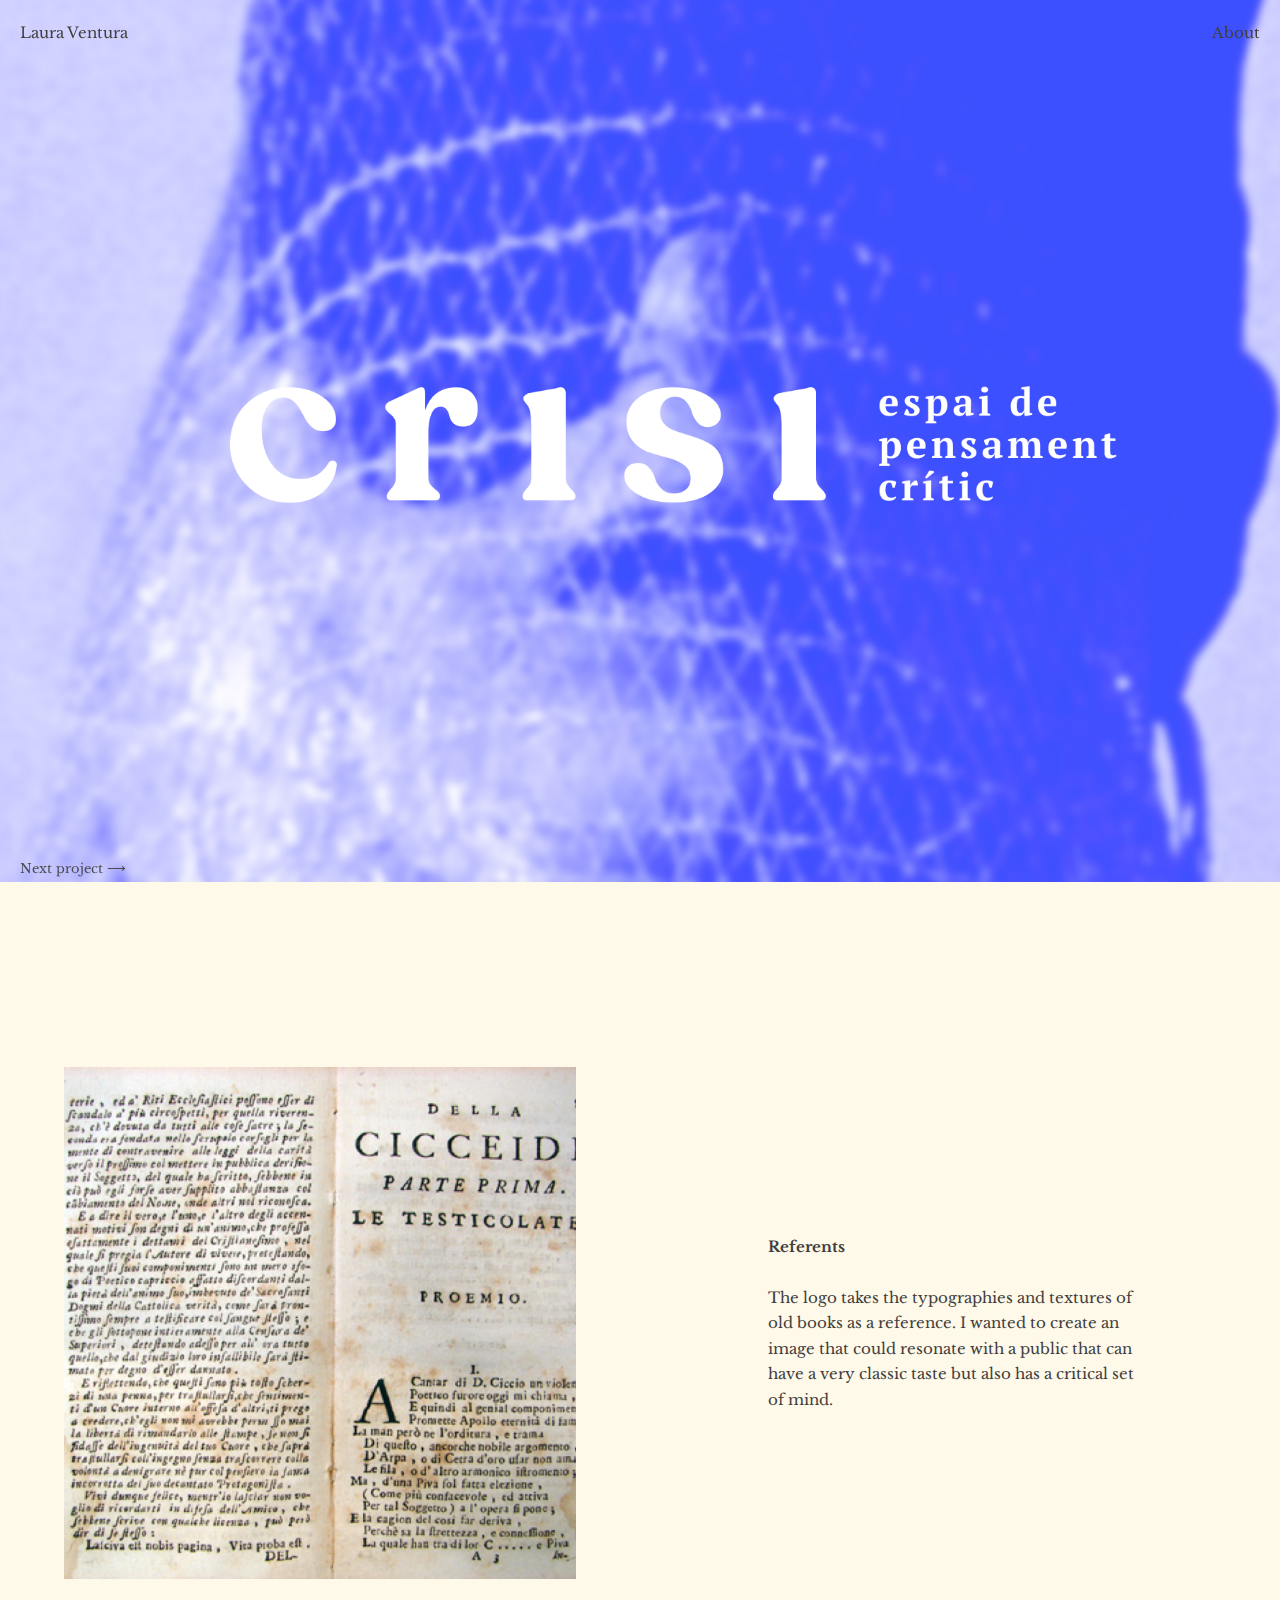
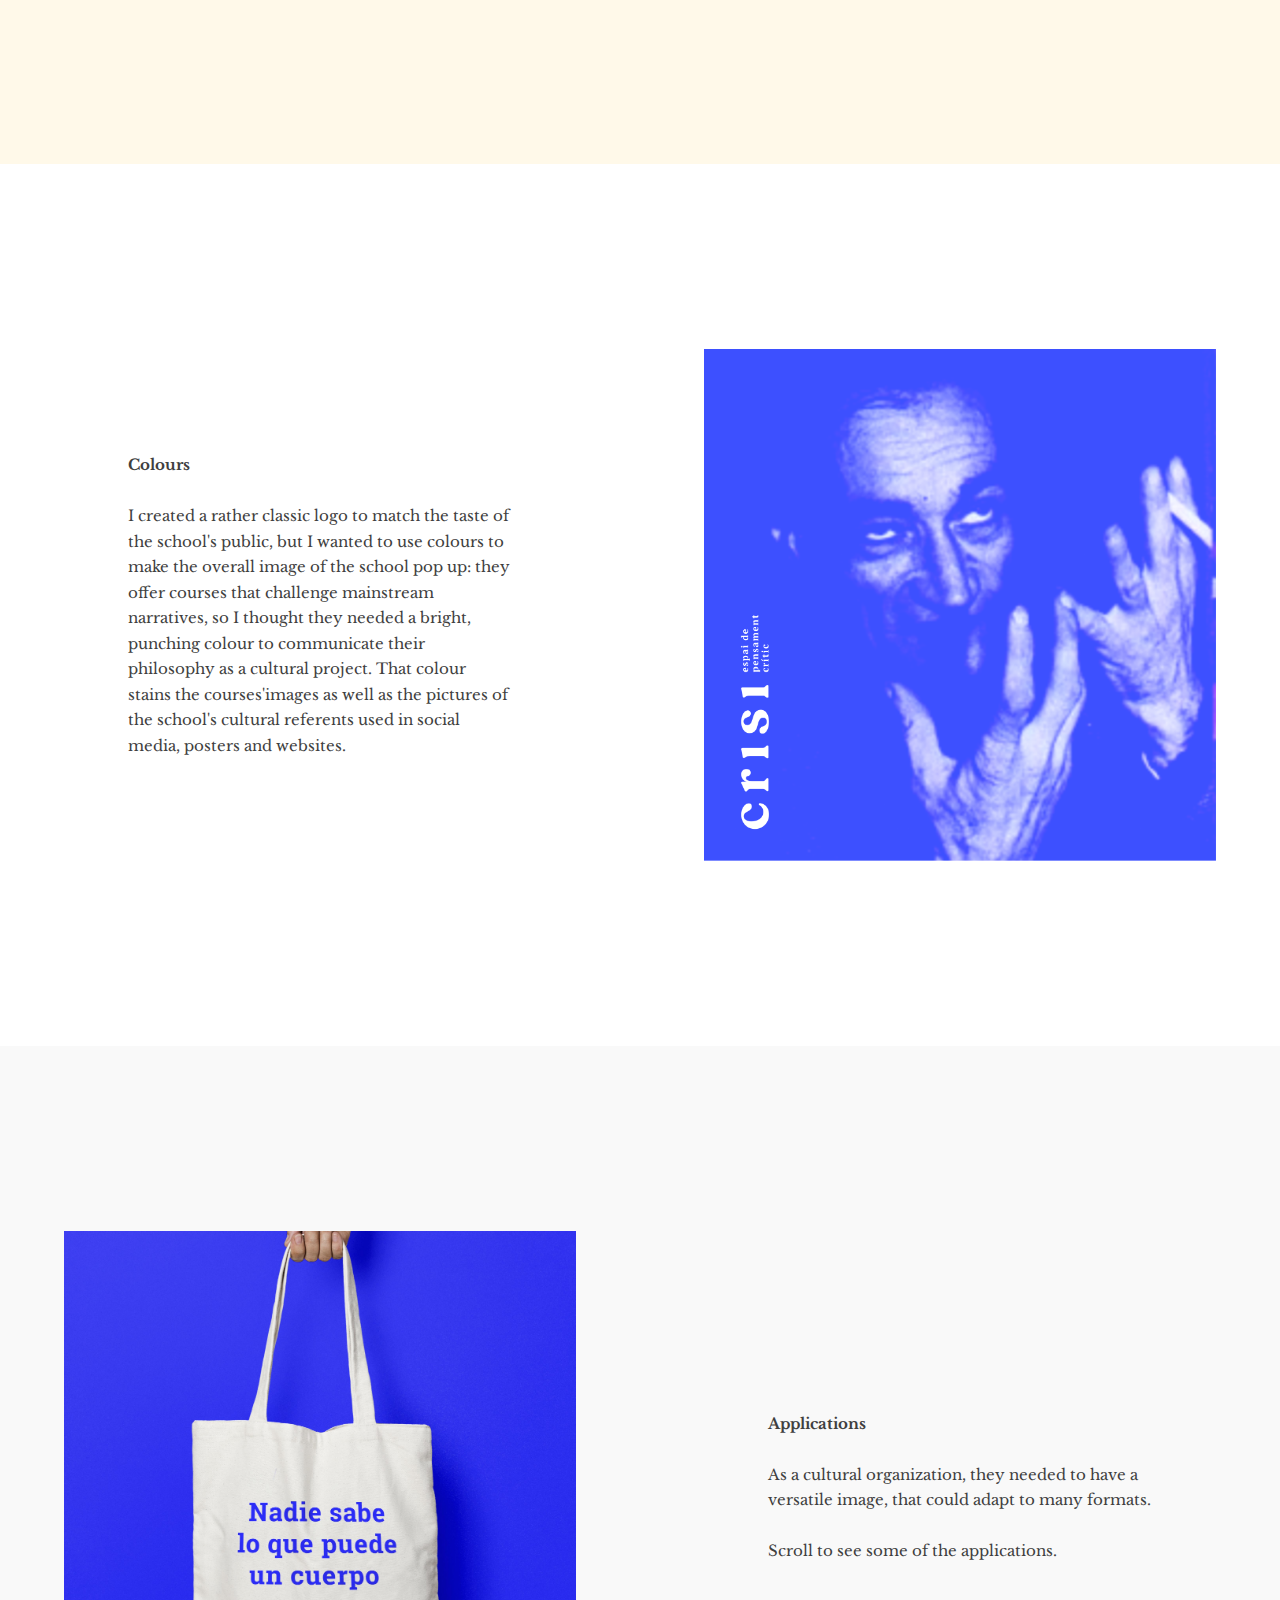
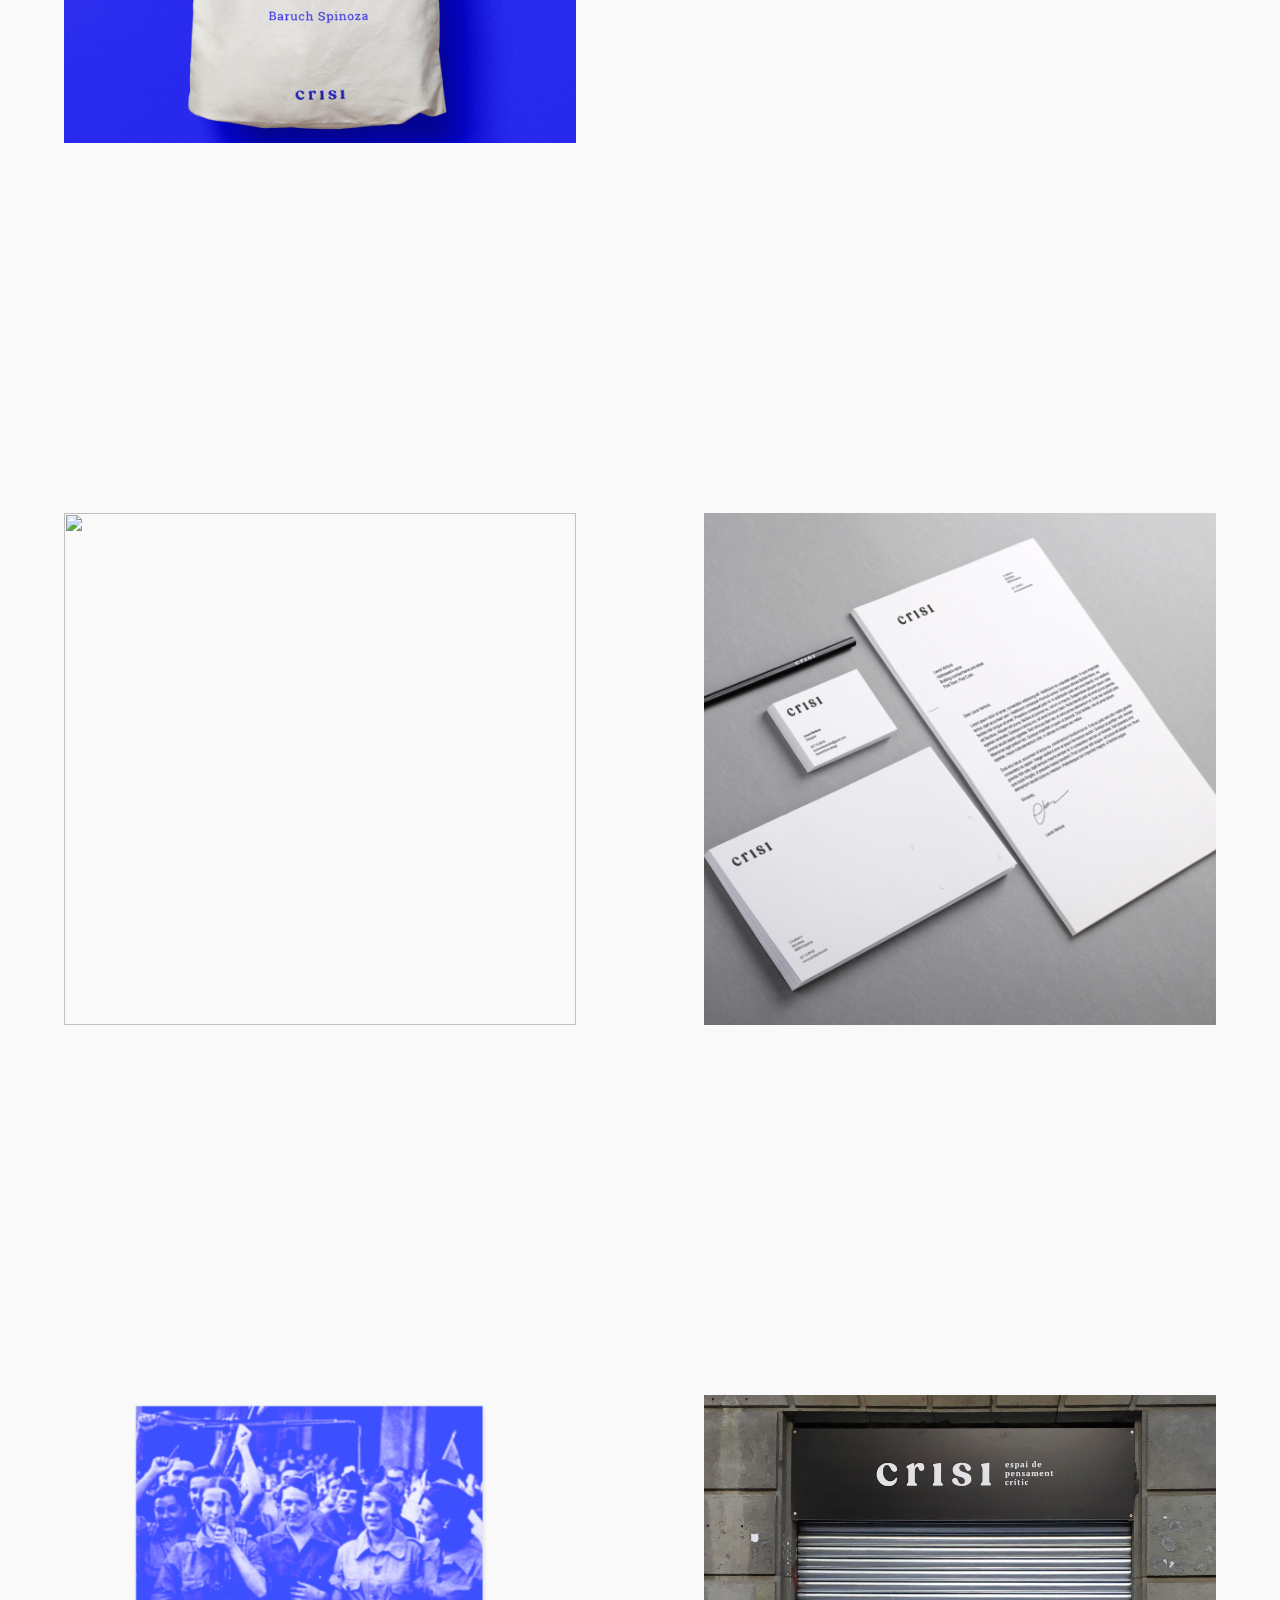
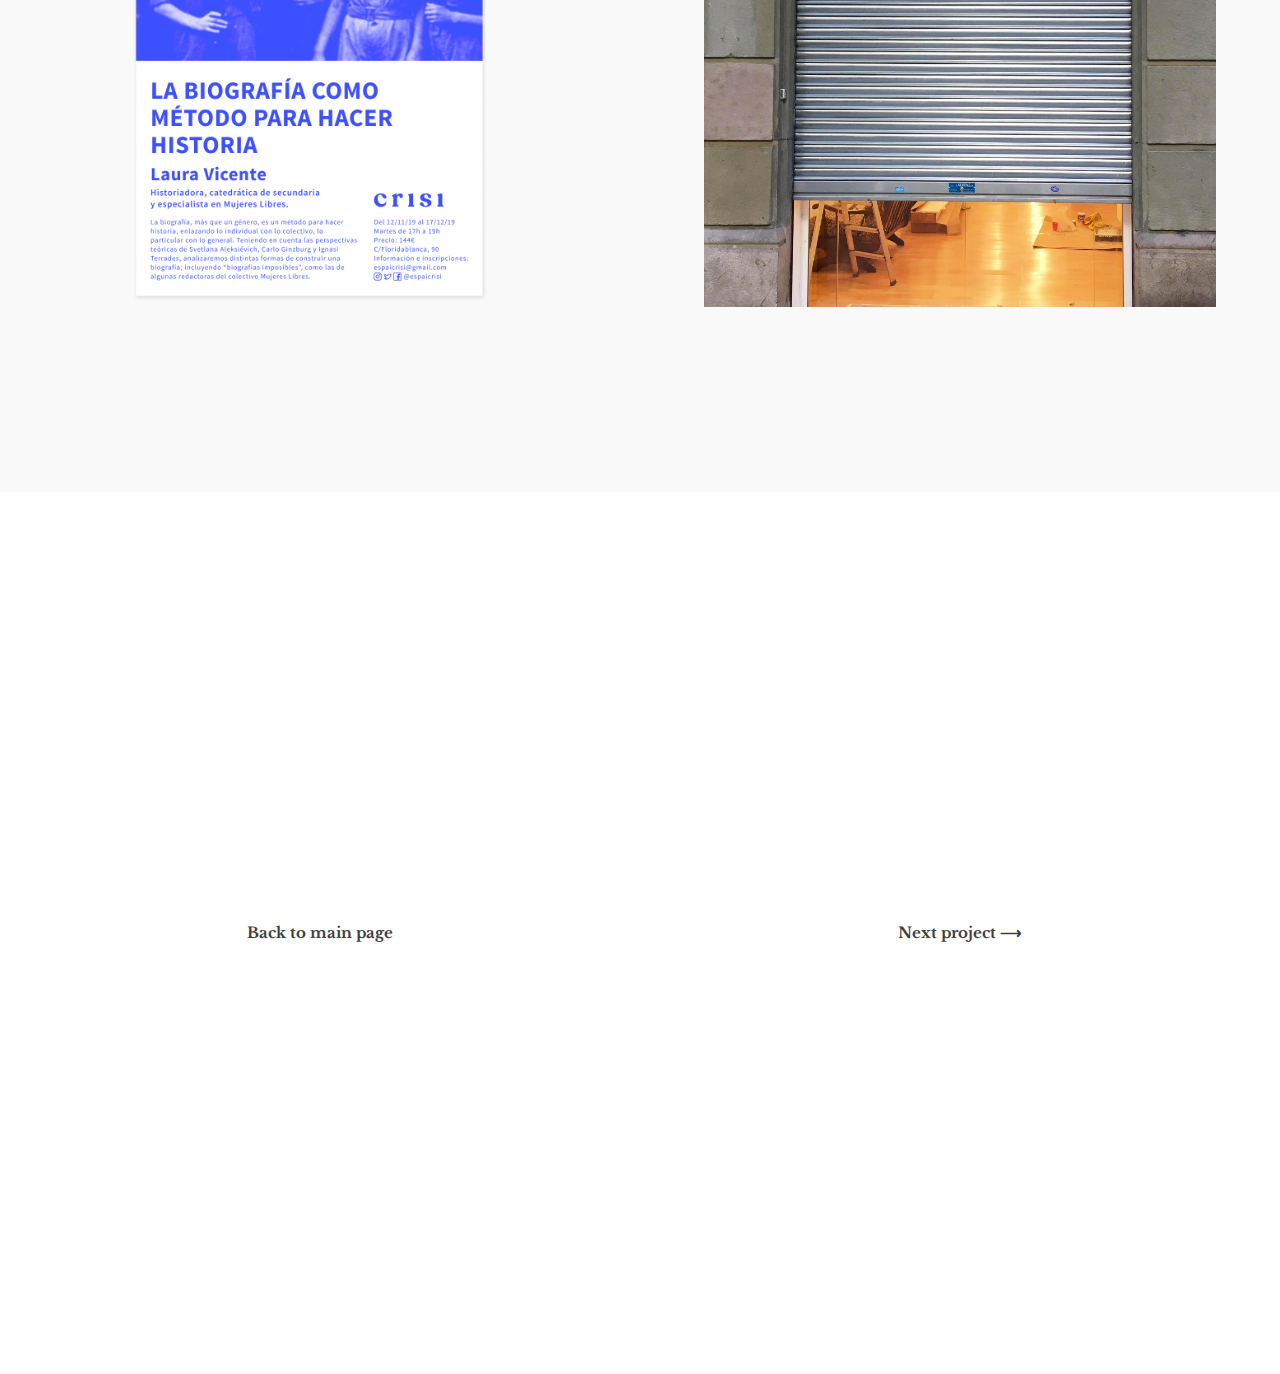
==== crisi.html @ 103c11f7 "crisi_project" ====
<html>
    <head>
        <title>Laura Ventura</title>
        <meta charset="utf-8">
        <meta name="description" content="UX/UI Designer">
        <meta name="keywords" content="ux, ui, design, ux designer, laura ventura">
        <meta name="author" content="Laura Ventura">
        <meta name="viewport" content="width=device-width, initial-scale=1.0">

        <link rel='shortcut icon' type='image/x-icon' href='./favicon.ico' />
        <link rel="stylesheet" href="css/reset.css"/> 
        <link rel="stylesheet" href="css/styles.css"/> 
        <link href="https://fonts.googleapis.com/css?family=Libre+Baskerville" rel="stylesheet">
        <link rel="stylesheet" href="https://use.fontawesome.com/releases/v5.8.2/css/all.css" integrity="sha384-oS3vJWv+0UjzBfQzYUhtDYW+Pj2yciDJxpsK1OYPAYjqT085Qq/1cq5FLXAZQ7Ay" crossorigin="anonymous">
    </head>



    <!--
Pendent arreglar: 

A: back to top al mobil:
    1. es pot canviar per nomes una fletxa?
    2. no funciona

B: menu auxiliar projectes
    revisar java per fer highlight 
    de la current section

C: scroll 
    1. smooth no va a safari
    2. fa coses rares al mbl

D: eventual canvi d'idioma 
    com colocar els dos elements


E: Linkedin!!!!!
-->

  

    <body id="wrapper">
        
        <header>
            <nav>
                <ul>
                        <li><a class="menu lv_nom" href="index.html">Laura Ventura</a></li>
                        <li><a class="menu top_dr" href="index.html#seccioabout">About</a></li>
                        <li><a class="menu bottom_dr-hidden" id="bottom_dr" href="#wrapper">Back to top &xrarr;</a></li>
                </ul>

               <ul class="menu_projecte">
                    <li id="menu-next"><a href="papua.html">Next project &#10230;</a></li>
                  <!--      <li id="menu-research"><a href="#referents">Referents</a></li>
                        <li id="menu-ixd"><a href="#colours">Colours</a></li>
                        <li id="menu-ui"><a href="#applications">Applications</a></li>
                        <li id="menu-prototip"><a href="#prototype">Prototype</a></li>   -->
                </ul>
            </nav>
        </header>

        <main>
            <!--about-->
            <section class="seccio" id="portada">
                <div class="bloc blau foto">
                    <div class="img_portada crisi">
                        <!-- <div class="aspect-ratio-wide">
                            <img src="img/mimuportada.png" />
                        </div> -->
                    </div>


                <!-- activat nomes per mbl -->
                <a class="next" href="#prototip">&#8609;</a>

                </div>
            </section>


            <!--prototype-->
            <section class="seccio">
                <div class="bloc groclar foto">
                    <div class="imatge">
                        <div class="aspect-ratio-square">
                            <img src="img/crisi_referent.png"/>
                        </div>
                    </div>
                </div>

                <div class="bloc groclar">
                    <div class="text paragraf">
                        <h2>Referents<br><br></h2>
                        <p>The logo takes the typographies 
                            and textures of old books as a reference.
                            I wanted to create an image that could 
                            resonate with a public that can have a 
                            very classic taste but also has a 
                            critical set of mind.

                        </p>
                        
                    </div>
                    <!-- activat nomes per mbl -->
                    <a class="next" href="#referents">&#8609;</a>
                </div>  
            </section>  


            <!--research-->
            <div class="seccioMenu" data-id_item_menu="menu-research">
            <section class="seccio" id="research">

                <div class="bloc blanc">
                    <div class="text paragraf">
                        <h2>Colours<br><br></h2>
                        <p>I created a rather classic logo to match
                            the taste of the school's public, but I 
                            wanted to use colours to make the overall 
                            image of the school pop up: they offer 
                            courses that challenge mainstream narratives,
                            so I thought they needed a bright, punching colour 
                            to communicate their philosophy as a cultural project.
                            That colour stains the courses'images 
                            as well as the pictures of the school's cultural 
                            referents used in social media, posters and websites.
                        
                        </p>

                        
                    </div>
                    <!-- activat nomes per mbl -->
                    <a class="next" href="#colours">&#8609;</a>
                </div>  
                <div class="bloc blanc foto">
                    <div class="imatge">
                        <div class="aspect-ratio-square">
                            <img src="img/crisi_colours.png"/>
                        </div>
                    </div>
                </div>
            </section>             

            <!--Persona-->
            <section class="seccio">
                <div class="bloc gris foto">
                    <div class="imatge">
                        <div class="aspect-ratio-square">
                            <img src="img/crisi_tote.jpg"/>
                        </div>
                    </div>
                </div>
                <div class="bloc gris">
                        <div class="text paragraf">
                            <h2>Applications<br><br></h2>
                            <p>As a cultural organization, they needed 
                                to have a versatile image, that could 
                                adapt to many formats. <br><br>
                                Scroll to see some of the applications. 
                        </div>
                    <!-- activat nomes per mbl -->
                    <a class="next" href="#applications">&#8609;</a>
                </div>
            </section> 


            <!--MVP-->
            <section class="seccio">
                
                <div class="bloc gris">
                    <div class="imatge">
                        
                        <div class="aspect-ratio-square">
                            <img src="img/newsletter.gif"/>
                        </div>
                    </div>
                </div>
                <div class="bloc gris">
                        <div class="imatge">
                            
                            <div class="aspect-ratio-square">
                                <img src="img/crisi_docs.png"/>
                            </div>
                        </div>
                    </div>
            </section> 
        </div> <!-- acaba research -->





            <!--ixd-->
            <section class="seccio" id="ixd">
                
                    <div class="bloc gris foto">
                        <div class="imatge">
                            <div class="aspect-ratio-square">
                                <img src="img/crisi_cartell.png"  class="seccioMenu" data-id_item_menu="menu-ixd"/>
                            </div>
                        </div>
                    </div>
                    <div class="bloc gris foto">
                            <div class="imatge">
                                <div class="aspect-ratio-square">
                                    <img src="img/porta.jpg"  class="seccioMenu" data-id_item_menu="menu-ixd"/>
                                </div>
                            </div>
                        </div>
                  
                </section> 

           
    

            <!--Next/previous project-->
            <section class="seccio" id="links">
                    <div class="bloc blanc">
                            <div class="text">
                                <a href="index.html"><h2>Back to main page</h2></a>              
                            </div>
                        </div>
                    <div class="bloc blanc">
                        <div class="text">
                                <a href="papua.html"><h2>Next project &#10230;</h2></a>                   
                        </div>
                    </div>

                </section> 
            
            
        </main>





        <script
  src="https://code.jquery.com/jquery-3.4.0.js"
  integrity="sha256-DYZMCC8HTC+QDr5QNaIcfR7VSPtcISykd+6eSmBW5qo="
  crossorigin="anonymous"></script>
  <script type="text/javascript" src="./js/script.js"></script>
    </body>
    
    
</html>
---- css/styles.css ----
html{
    width: 100%;
    scroll-behavior: smooth;
}

body{
    font-family: 'Libre Baskerville', serif;
    /*font-family: 'Roboto', sans-serif;*/

    width: 100%;
    height: 100%;
    color: #3F3F3F;
    line-height: 1.7;
    font-size: 15px;

    /*iman scroll*/
    
    /* scroll-snap-type: y mandatory;
    height: 100vh;
    overflow: auto;  
    scroll-snap-type: y mandatory; 
    -ms-scroll-snap-type: mandatory; 
    -webkit-scroll-snap-type: mandatory; 
    -webkit-scroll-snap-destination: 0% 0%;  
    -webkit-overflow-scrolling: touch; 
    scroll-snap-points-x: initial;
    -ms-scroll-snap-points-x: initial;
    scroll-snap-points-y: repeat(100%);
    -ms-scroll-snap-points-y: repeat(100%); */
    

}

/* nav */

.menu{
    position: fixed;
    z-index: 2;
}

.menu_projecte{
    position: fixed;
    z-index: 2;
    bottom: 20px;
    left: 20px;  
    font-size: 13px;
    opacity: 0.9;
}

.menu.lv_nom_about{
    font-size: 13px;
}


.menu_projecte>li:hover{
    text-decoration-line: underline;
}

.menu_projecte>li.active{
    text-decoration: underline;
    font-weight: bolder;
}

a{
    color: #3F3F3F;
    text-decoration: none;
}

a:visited { 
    color: #3F3F3F;
}



.activat{
    text-decoration-line: underline;
    background: #0D4AFB;
}


.lv_nom{
    top: 20px;
    left: 20px;
}


.lv_nom_about{
    top: 45px;
    left: 20px;
    font-size: 13px;
}

.top_dr{
    top: 20px;
    right: 20px;
}

#bottom_dr{
    transform: rotate(-90deg);
    bottom: 70px;
    right: -30px;
    opacity: 1;
    transition: all 0.5s ease-in-out;

}

.bottom_dr-hidden{
    transition: all 1s ease-in-out;
    opacity: 0 !important;
    /*right: -70px !important;*/
}



/* seccions */

.seccio{
    width: 100%;
    height: 98vh;
    display: flex;
    align-items: stretch;

    /*iman scroll ACTIVAR QUAN TINGUI SUPORT*/
    flex-shrink: 0;  
    scroll-snap-align: start; 
    /*scroll-snap-coordinate: 0% 0%; /* older (Firefox/IE) */  
    -webkit-scroll-snap-coordinate: 0% 0%; /* older (Safari) */ 
}


.bloc{
    margin: 0%;
    display: flex;
    justify-content: center;
    align-items: center;
    flex-wrap: wrap;
    flex: 1;
    /*width:960px;*/
}

.next{
    display: none;
    padding: 20px;
    /* transform: rotate(90deg); */
    position: absolute;
    bottom: 1%;
}



/* imatges */

.img_portada.mimu{
    width:100%;
    height: 98vh;
    background-image: url(../img/mimuportada.jpg);
    background-position: center; 
    background-repeat: no-repeat; 
    background-size: cover;
}


.img_portada.jiminy{
    width:100%;
    height: 98vh;
    background-image: url(../img/jiminy.png);
    background-position: center; 
    background-repeat: no-repeat; 
    background-size: cover;
}

.img_portada.crisi{
    width:100%;
    height: 98vh;
    background-image: url(../img/crisi_cover.jpg);
    background-position: center; 
    background-repeat: no-repeat; 
    background-size: cover;
}

.imatge{
    width: 80%;
}

.imatge.waving{
    width: 70%;
}




/* textos */

h2{
    font-weight: bold;
}

.text.paragraf{
    padding: 20%;
}

.text.about{
    padding: 20% 20% 20% 20%;
}

.boto{
    background-color: transparent;
    border-color: #3F3F3F;
    border-radius: 20px;
    height: 40px;
    width: 60%;
    font-size: inherit;
    font-family: 'Libre Baskerville', serif;
    color: #3F3F3F;
    
}

.boto.hovergroc:hover {
    color: #ffffff !important;
    background: #f6b93b;
    border-color: #f6b93b !important;
    transition: all 0.4s ease 0s;
}

.boto.hoververmell:hover {
    color: #ffffff !important;
    background: #F78079;
    border-color: #F78079 !important;
    transition: all 0.4s ease 0s;
}

.boto.hoverlila:hover {
    color: #ffffff !important;
    background: #827fe8;
    border-color: #827fe8 !important;
    transition: all 0.4s ease 0s;
}

.boto.hoverblau:hover {
    color: #ffffff !important;
    background: #0D4AFB;
    border-color: #0D4AFB !important;
    transition: all 0.4s ease 0s;
}

/* .fa .fab{
    margin-right: 40px; 
}  */

/* colors */
.blau{
    background-color: #2A74FF;
}

.blauabout{
    background-color: #30EFEC;
}

.gris{
    background-color: #F9F9F9;
}

.blauclar{
    background-color: rgb(189, 205, 255);
}

.blausuperclar{
    background-color: rgb(230, 246, 255);
}

.blaugriset{
    background-color: #F9F9F9;
}

.blaujourney{
    background-color: #699DFF;
}

.blaumvp{
    background-color: #CADCFF;
}

.blauflow{
    background-color: #F8FAFF;
}

.blaugrisfosc{
    background-color: #607191;
}

.blanc{
    background-color: #ffffff;
} 

.fons_mindmap{
    background-color: #FBFBFB;
}

.turquesa{
    background-color: #8ADEBF;
} 

.turquesa2{
    background-color: #8BFFD7;
}

.vermell{
    background-color: #F78079;
}

.vermellclar{
    background-color: rgb(255, 231, 230);
}

.vermelltaronja{
    background-color: #FFE1D3;
    /*background-color: #FF5000;*/
}

.vermelltaronjafosc{
    background-color: rgb(248, 144, 99);
}

.carn{
    background-color: rgb(252, 241, 236);
}

.groc{
    background-color: rgb(255, 213, 97);
}

.groclar{
    background-color: rgb(255, 249, 233);
}

.grocpersonamimu{
    background-color: #FFF6AE;
}

.taronja{
    background-color: #FFC677;
}

.lila{
    background-color: #095AF5;
}

.lilapapua{
    background-color: #776EFF
}

.lilaclar{
    background-color: rgb(255, 254, 200);
}

.negre{
    background-color: #3A3A3A;
}








/*@media (max-width: 768px) {*/
@media (max-width: 768px) {

    body{
        font-size: 11px;
    }
    
    .seccio {
        display: flex;
        flex-direction: column-reverse;  
        height: 100vh;
    }

    .img_portada.mimu{
        background-image: url(../img/mimuportada_responsive.png);
    }

    .menu_projecte{
        display: none;
    }

    .menu.lv_nom_about{
        font-size: 10px;
    }
    
    #bottom_dr{
        display: none;
    }

    .bloc{
        height: 50vh;
        position: relative;
    }
    
    .next{
        display: block;
        padding: 20px;
        /* transform: rotate(90deg); */
        position: absolute;
        bottom: 1%;
    }


    .bloc.foto{
        order: 1;
    }

    .imatge{
        max-width: 45vh;
    }
        
    #bottom_dr{
        display: none;
    }

    .text.paragraf{
        padding: 10%;
    }



}

/* ASPECT RATIO IMG UTILS */

[class*='ratio-'] {
    display: block;
    position: relative;
}

[class*='ratio-'] > * {
    display: block;
    width: 100%;
    height: 100%;
    position: absolute;
    top: 0;
    left: 0;

    object-fit: cover;
}

.aspect-ratio-wide {
    padding-top: 56.25%;
}

.aspect-ratio-square {
    padding-top: 100%;
}
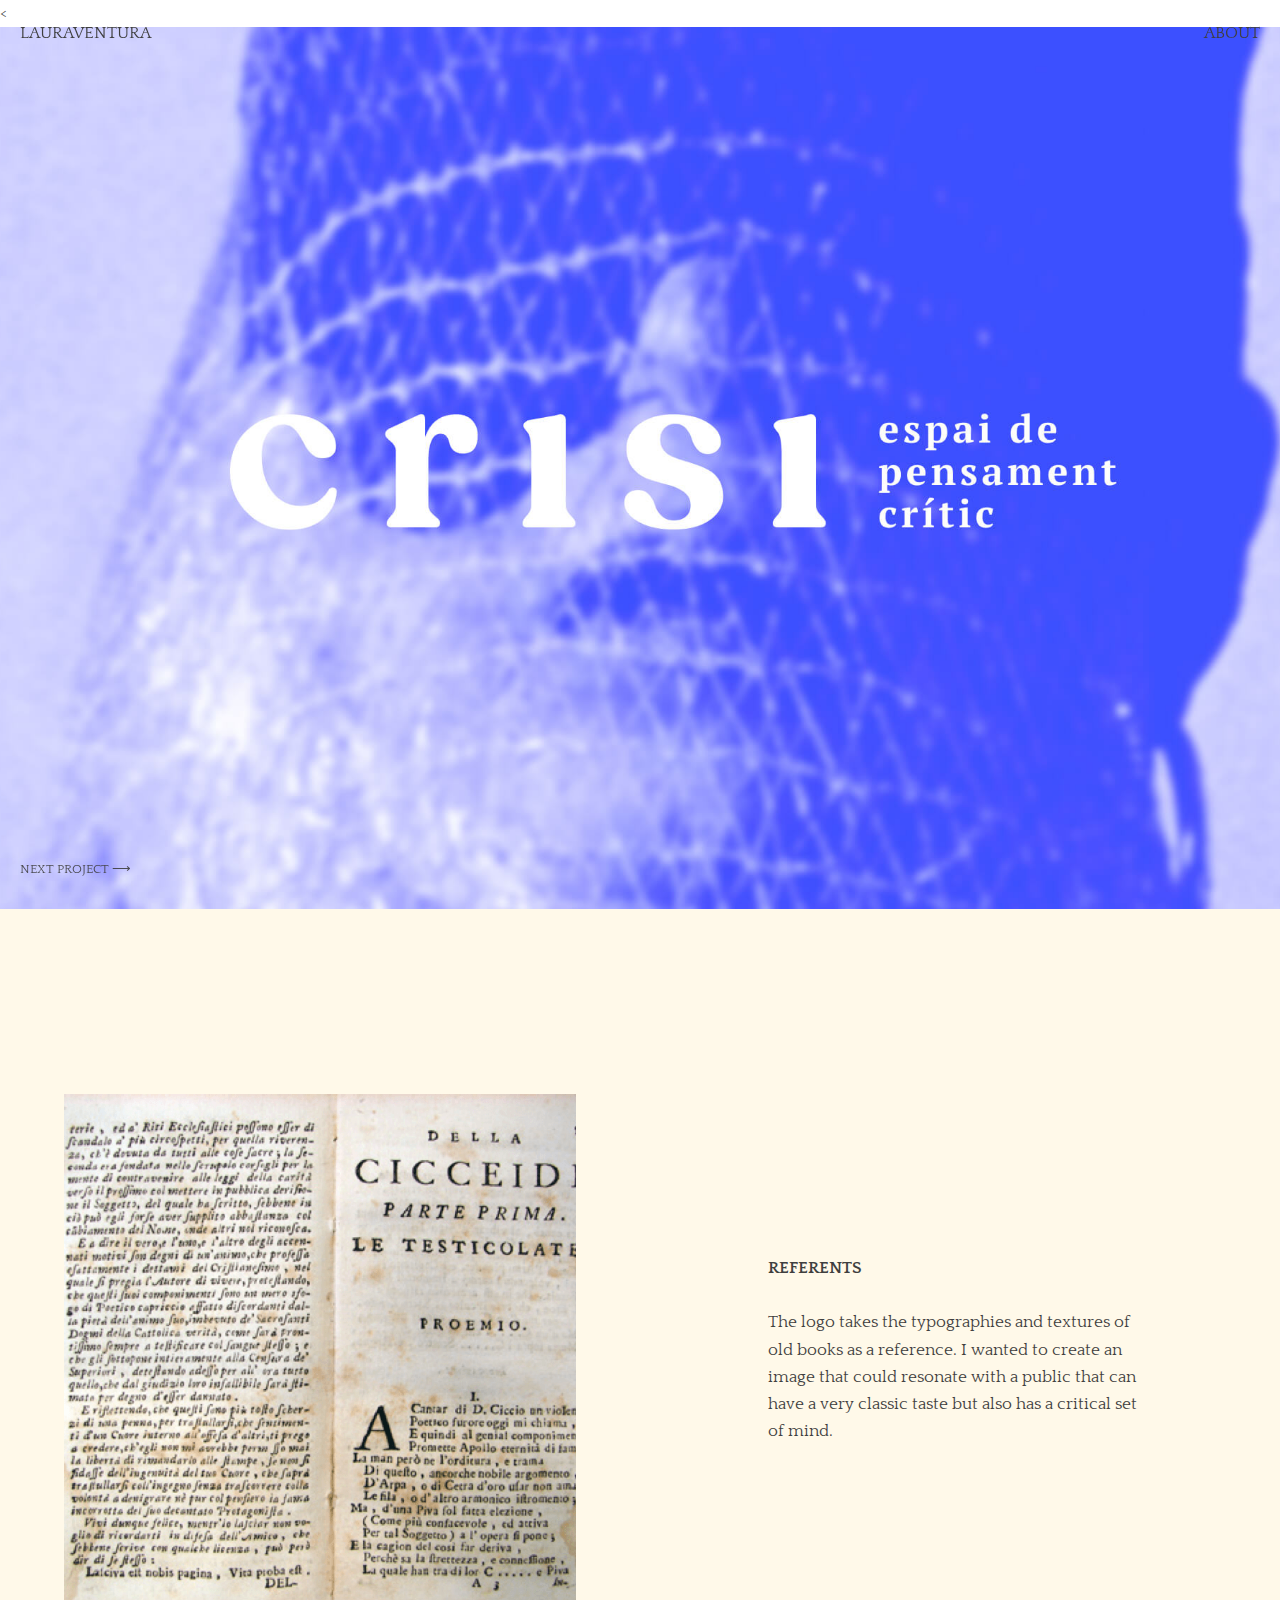
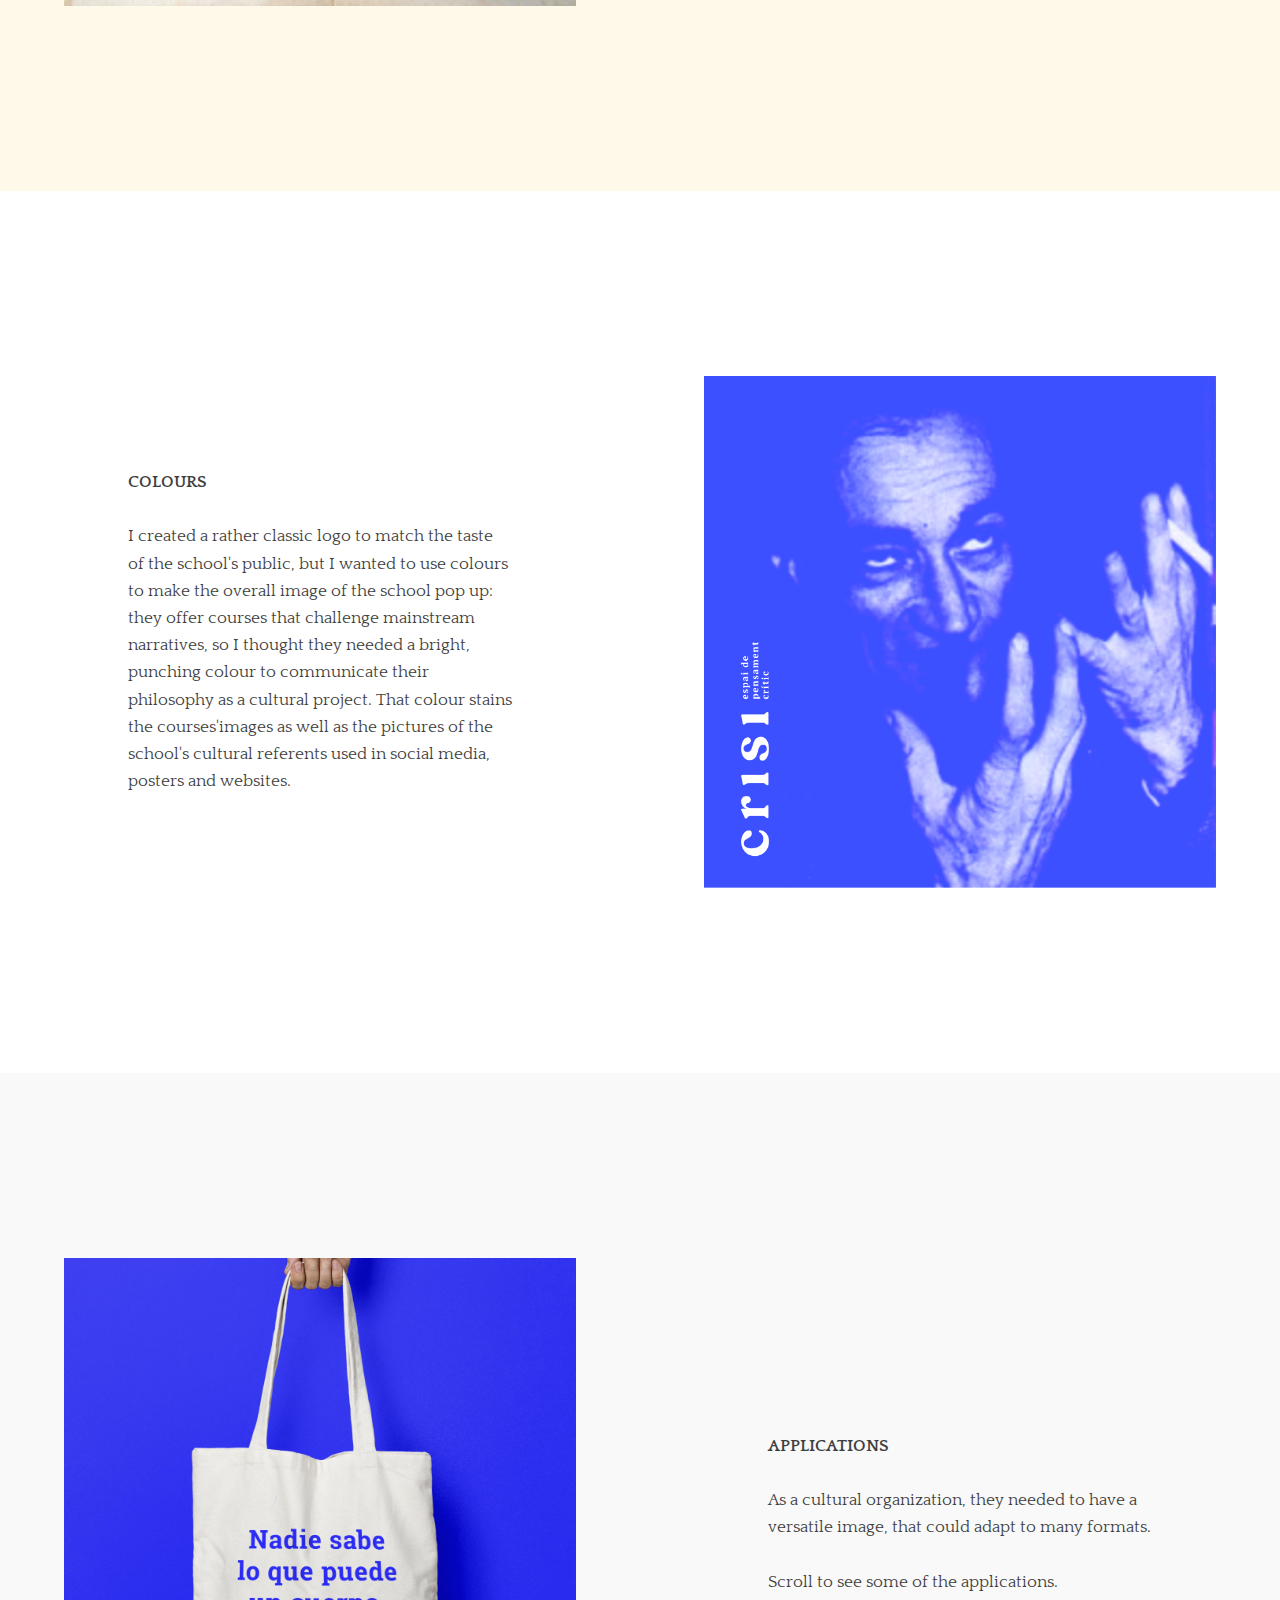
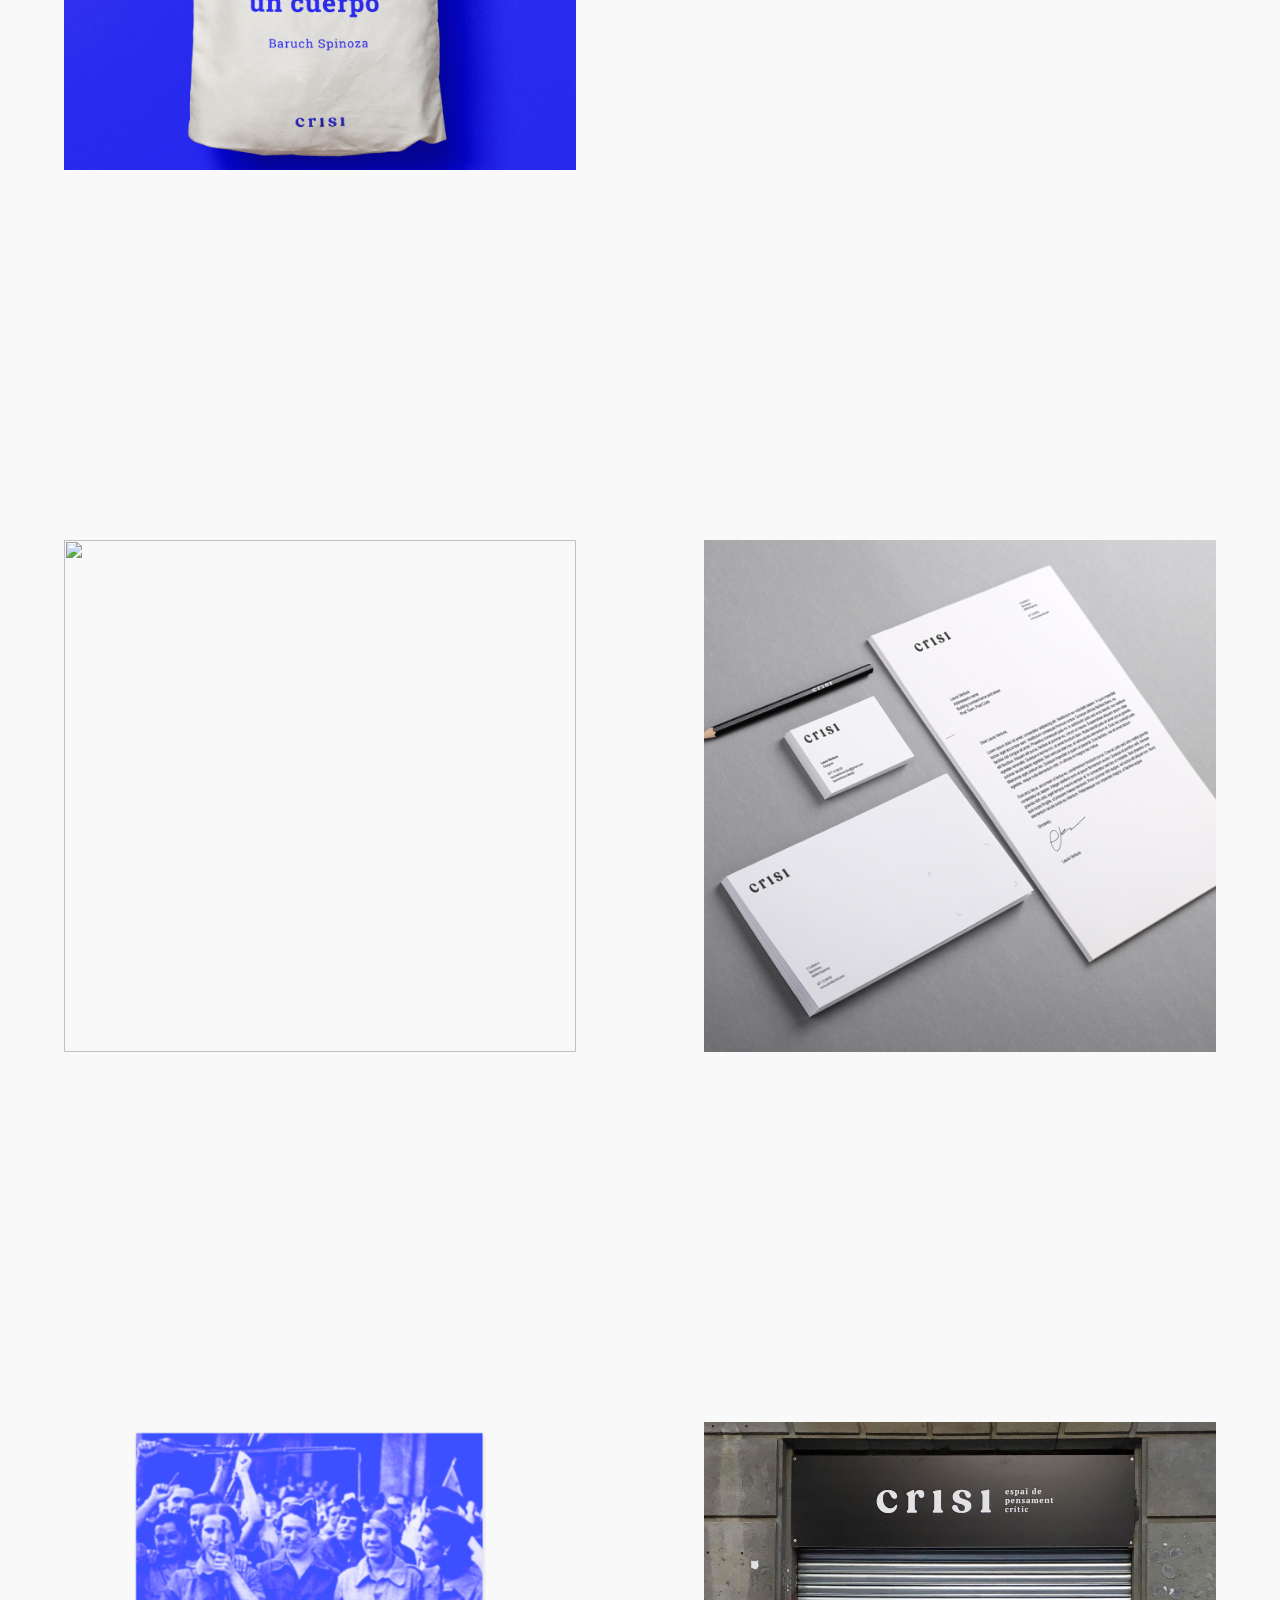
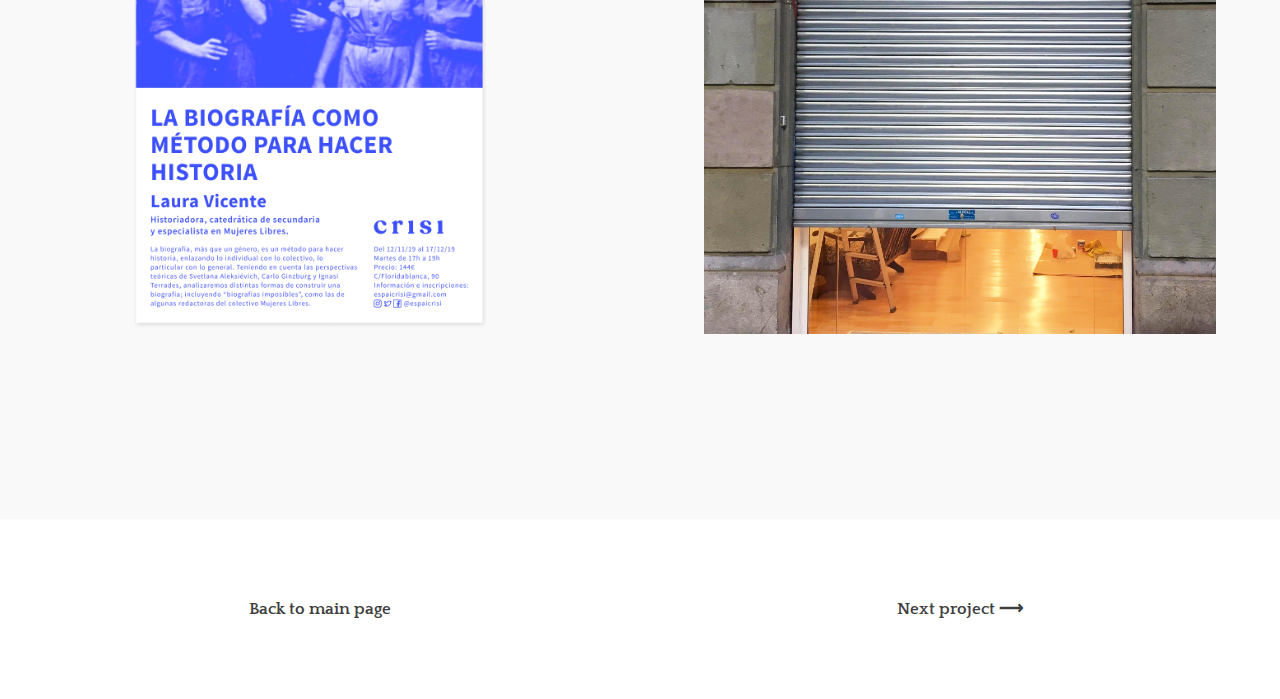
==== commit 69e6ed0d: "tipo_nova" ====
--- a/crisi.html
+++ b/crisi.html
@@ -10,7 +10,7 @@
         <link rel='shortcut icon' type='image/x-icon' href='./favicon.ico' />
         <link rel="stylesheet" href="css/reset.css"/> 
         <link rel="stylesheet" href="css/styles.css"/> 
-        <link href="https://fonts.googleapis.com/css?family=Libre+Baskerville" rel="stylesheet">
+        <<link href="https://fonts.googleapis.com/css2?family=Quattrocento:wght@400;700&display=swap" rel="stylesheet">
         <link rel="stylesheet" href="https://use.fontawesome.com/releases/v5.8.2/css/all.css" integrity="sha384-oS3vJWv+0UjzBfQzYUhtDYW+Pj2yciDJxpsK1OYPAYjqT085Qq/1cq5FLXAZQ7Ay" crossorigin="anonymous">
     </head>
 
@@ -45,13 +45,13 @@
         <header>
             <nav>
                 <ul>
-                        <li><a class="menu lv_nom" href="index.html">Laura Ventura</a></li>
-                        <li><a class="menu top_dr" href="index.html#seccioabout">About</a></li>
-                        <li><a class="menu bottom_dr-hidden" id="bottom_dr" href="#wrapper">Back to top &xrarr;</a></li>
+                        <li><a class="menu lv_nom" href="index.html">LAURAVENTURA</a></li>
+                        <li><a class="menu top_dr" href="index.html#seccioabout">ABOUT</a></li>
+                        <li><a class="menu bottom_dr-hidden" id="bottom_dr" href="#wrapper">BACK TO TOP &xrarr;</a></li>
                 </ul>
 
                <ul class="menu_projecte">
-                    <li id="menu-next"><a href="papua.html">Next project &#10230;</a></li>
+                    <li id="menu-next"><a href="papua.html">NEXT PROJECT &#10230;</a></li>
                   <!--      <li id="menu-research"><a href="#referents">Referents</a></li>
                         <li id="menu-ixd"><a href="#colours">Colours</a></li>
                         <li id="menu-ui"><a href="#applications">Applications</a></li>
@@ -90,7 +90,7 @@
 
                 <div class="bloc groclar">
                     <div class="text paragraf">
-                        <h2>Referents<br><br></h2>
+                        <h2>REFERENTS<br><br></h2>
                         <p>The logo takes the typographies 
                             and textures of old books as a reference.
                             I wanted to create an image that could 
@@ -113,7 +113,7 @@
 
                 <div class="bloc blanc">
                     <div class="text paragraf">
-                        <h2>Colours<br><br></h2>
+                        <h2>COLOURS<br><br></h2>
                         <p>I created a rather classic logo to match
                             the taste of the school's public, but I 
                             wanted to use colours to make the overall 
@@ -152,7 +152,7 @@
                 </div>
                 <div class="bloc gris">
                         <div class="text paragraf">
-                            <h2>Applications<br><br></h2>
+                            <h2>APPLICATIONS<br><br></h2>
                             <p>As a cultural organization, they needed 
                                 to have a versatile image, that could 
                                 adapt to many formats. <br><br>
--- a/css/styles.css
+++ b/css/styles.css
@@ -5,14 +5,15 @@
 }
 
 body{
-    font-family: 'Libre Baskerville', serif;
-    /*font-family: 'Roboto', sans-serif;*/
+    font-family: 'Quattrocento', serif;
+    /*font-family: 'Libre Baskerville', serif;
+    font-family: 'Roboto', sans-serif;*/
 
     width: 100%;
     height: 100%;
     color: #3F3F3F;
-    line-height: 1.7;
-    font-size: 15px;
+    line-height: 1.6;
+    font-size: 17px;
 
     /*iman scroll*/
     
@@ -112,6 +113,10 @@
 }
 
 
+#links{
+    height: 20vh;
+}
+
 
 /* seccions */
 
@@ -211,7 +216,7 @@
     height: 40px;
     width: 60%;
     font-size: inherit;
-    font-family: 'Libre Baskerville', serif;
+    font-family: 'Quattrocento', serif;
     color: #3F3F3F;
     
 }
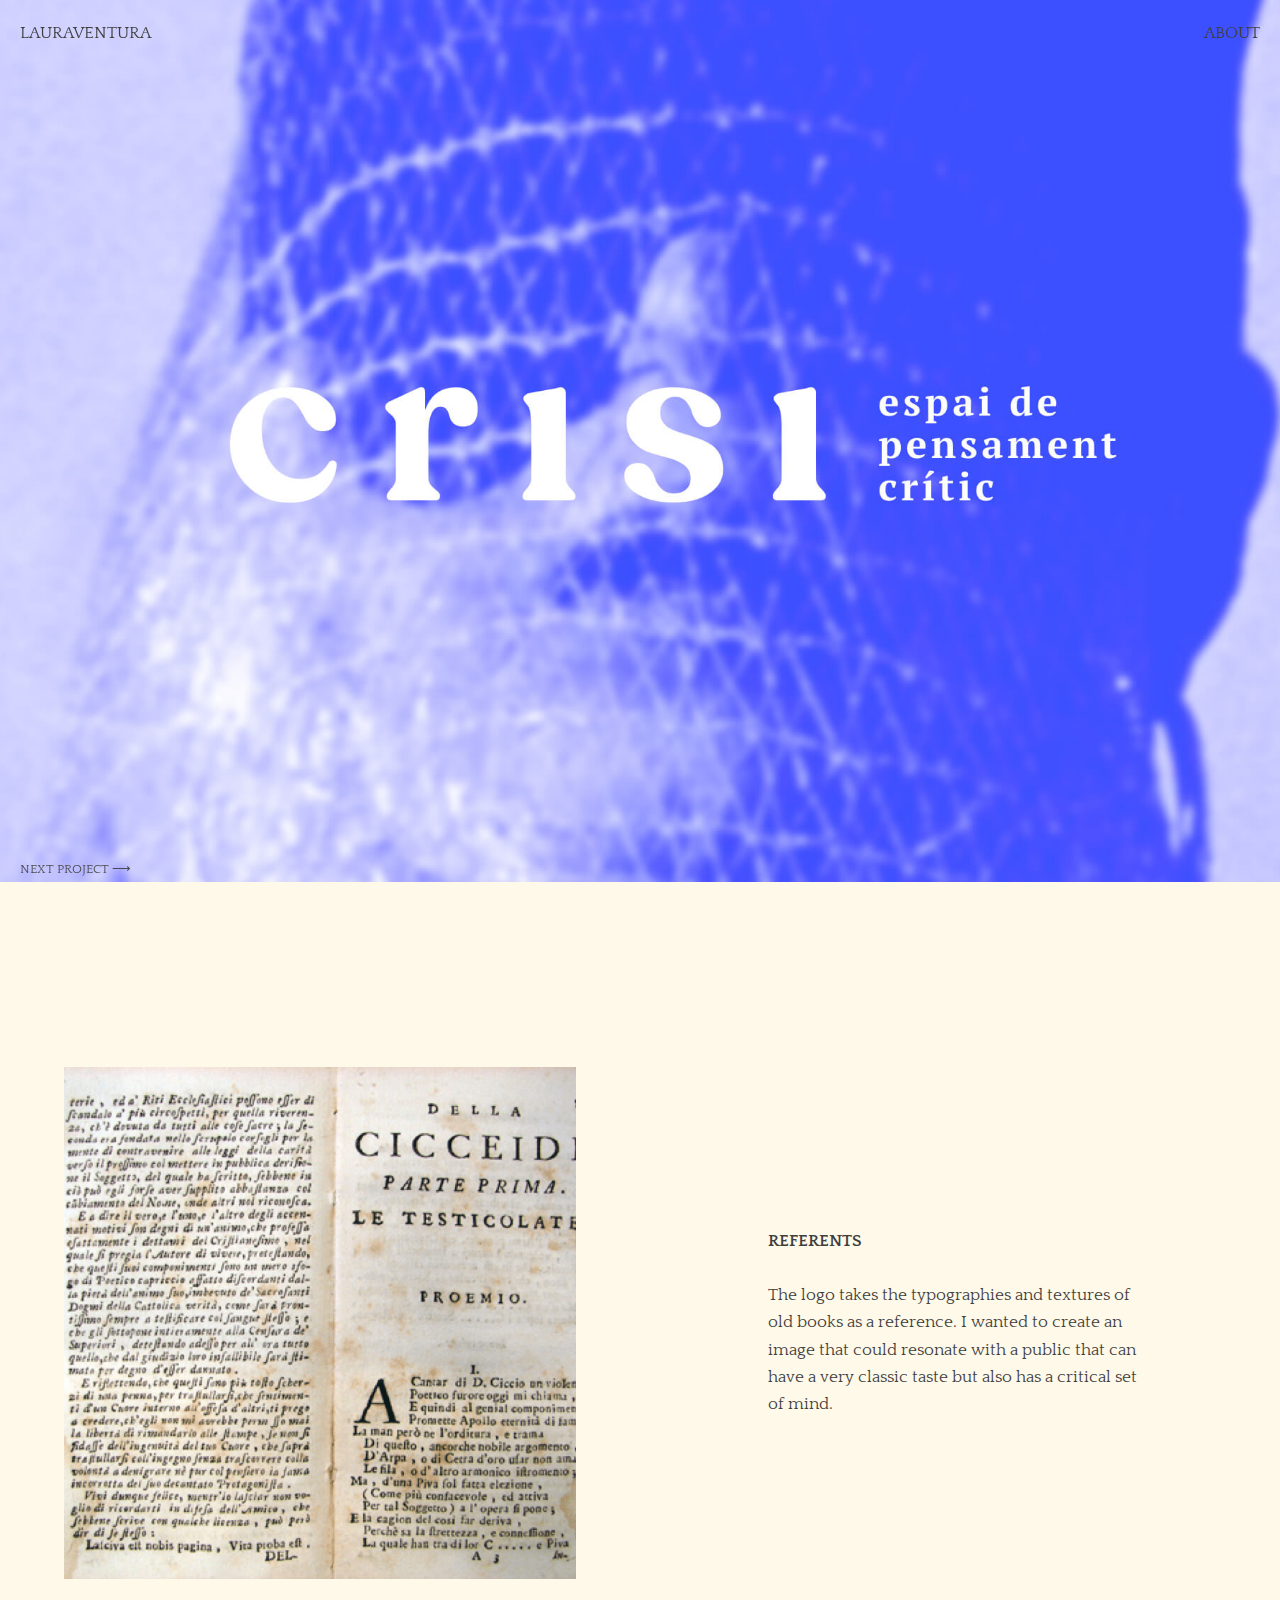
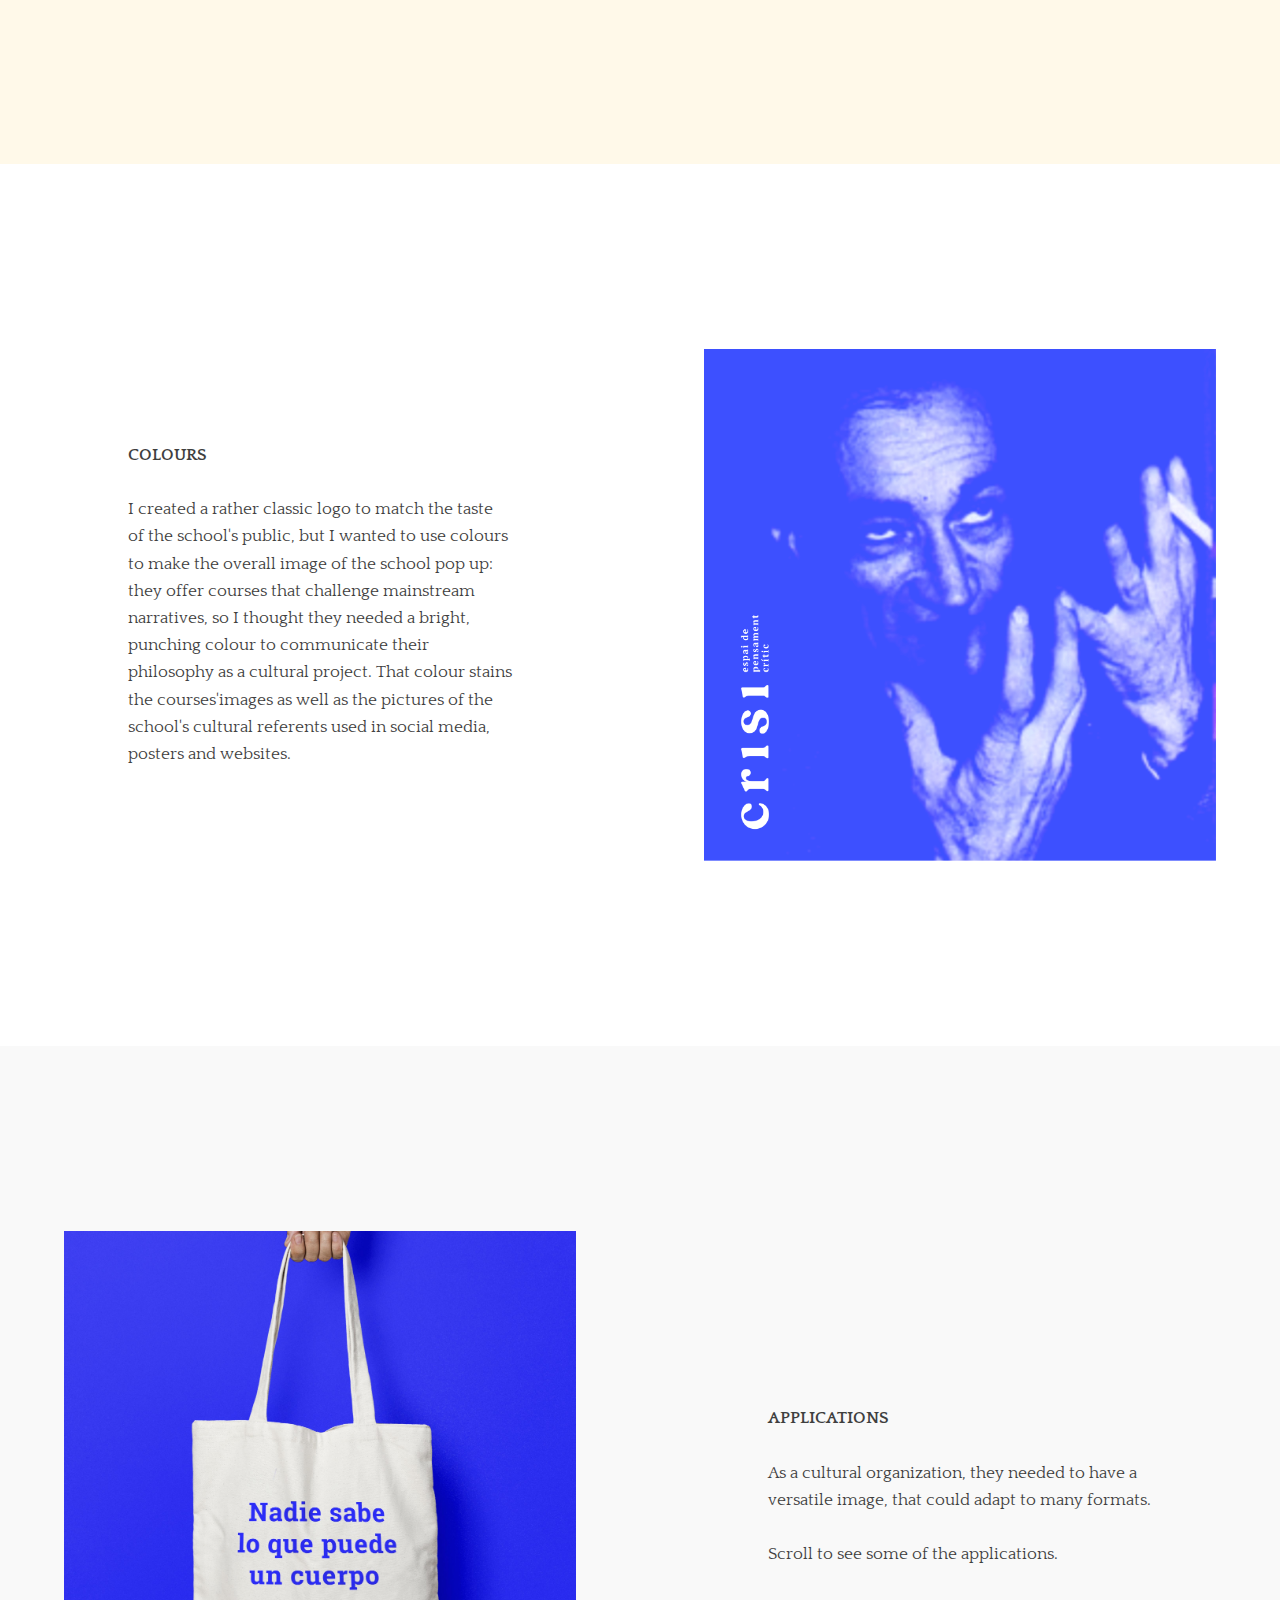
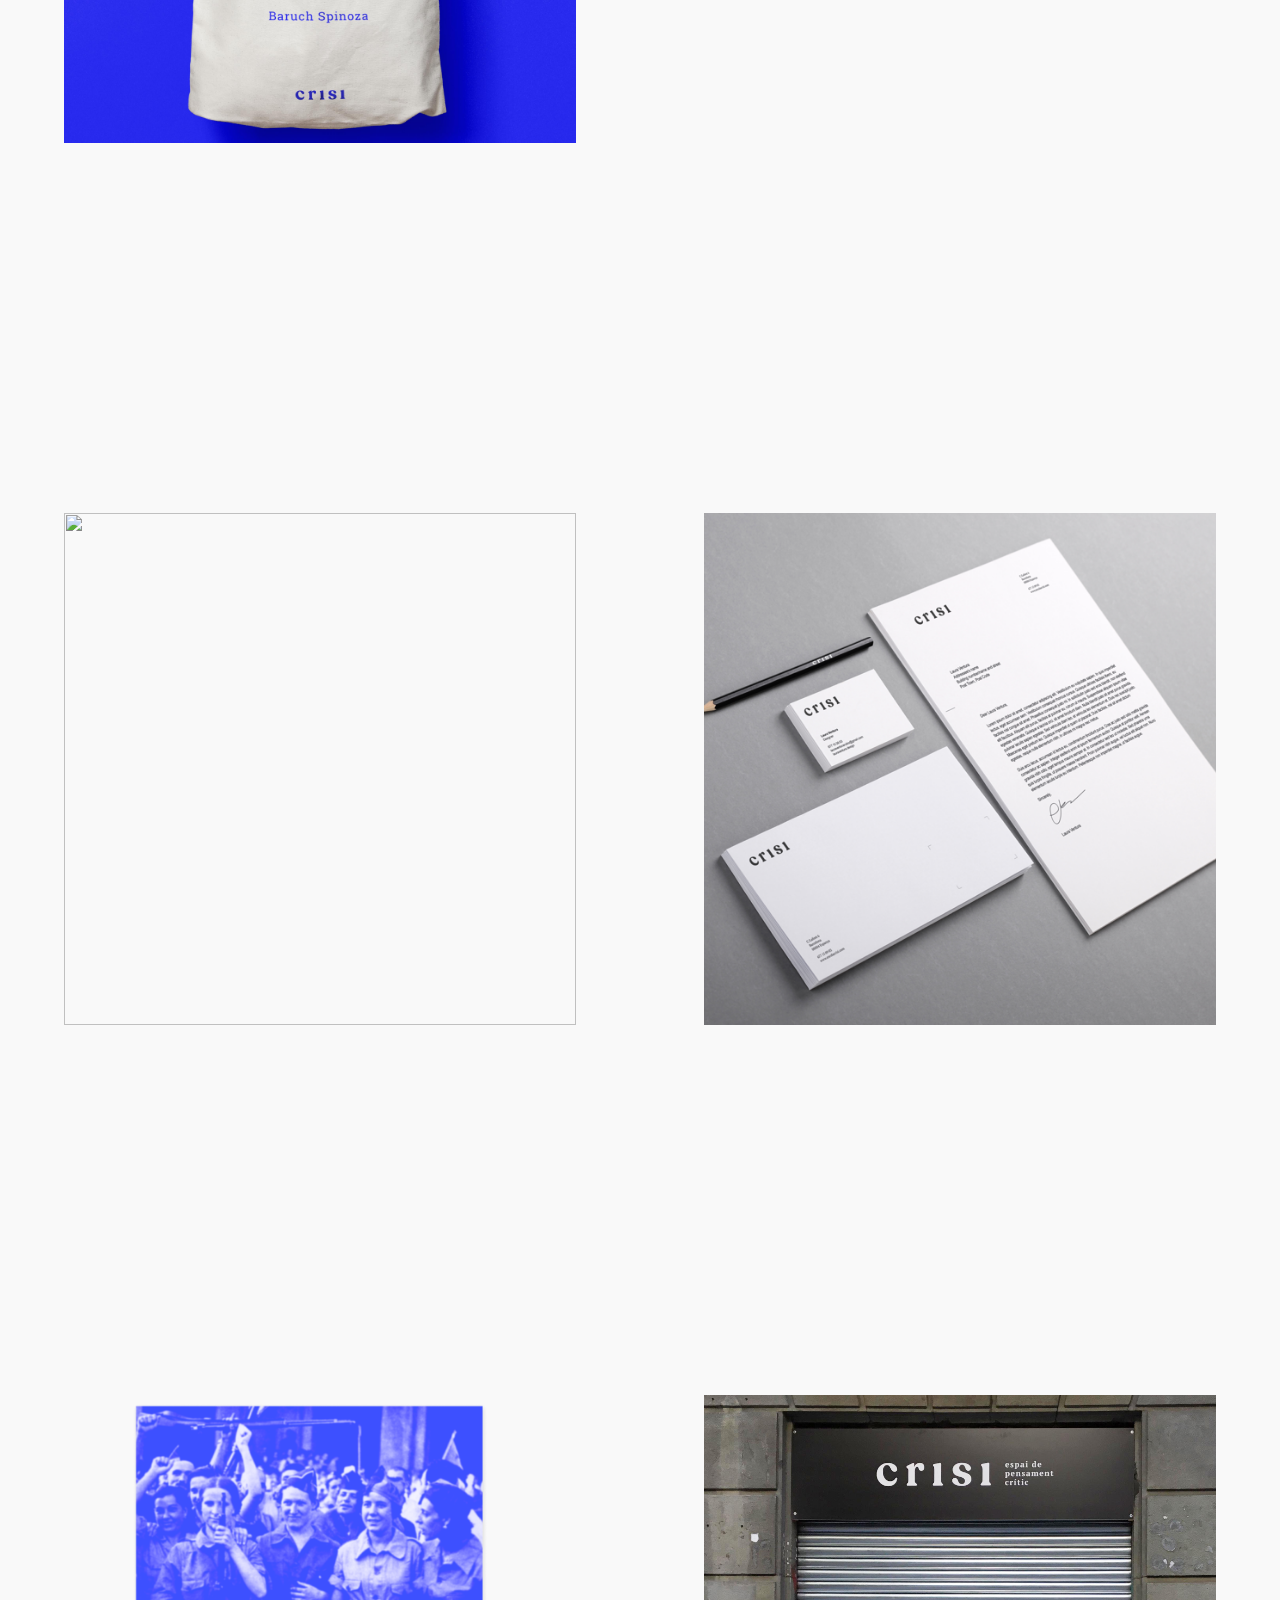
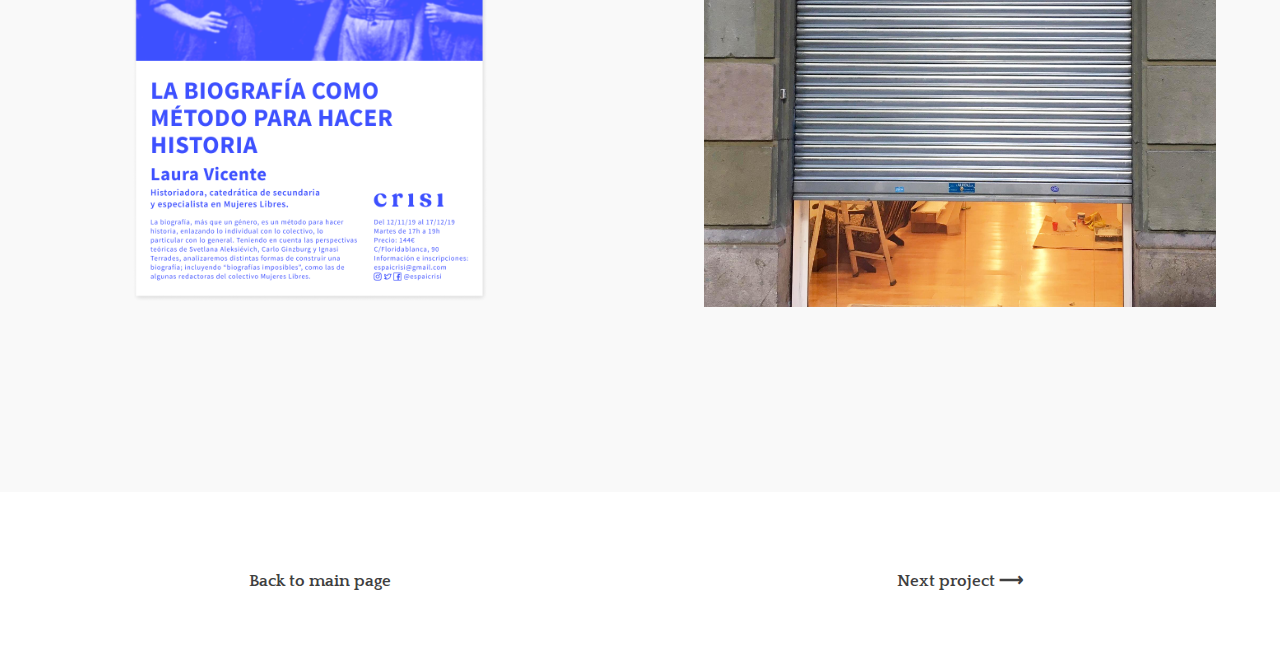
==== commit 511dd4ea: "error" ====
--- a/crisi.html
+++ b/crisi.html
@@ -10,7 +10,7 @@
         <link rel='shortcut icon' type='image/x-icon' href='./favicon.ico' />
         <link rel="stylesheet" href="css/reset.css"/> 
         <link rel="stylesheet" href="css/styles.css"/> 
-        <<link href="https://fonts.googleapis.com/css2?family=Quattrocento:wght@400;700&display=swap" rel="stylesheet">
+        <link href="https://fonts.googleapis.com/css2?family=Quattrocento:wght@400;700&display=swap" rel="stylesheet">
         <link rel="stylesheet" href="https://use.fontawesome.com/releases/v5.8.2/css/all.css" integrity="sha384-oS3vJWv+0UjzBfQzYUhtDYW+Pj2yciDJxpsK1OYPAYjqT085Qq/1cq5FLXAZQ7Ay" crossorigin="anonymous">
     </head>
 
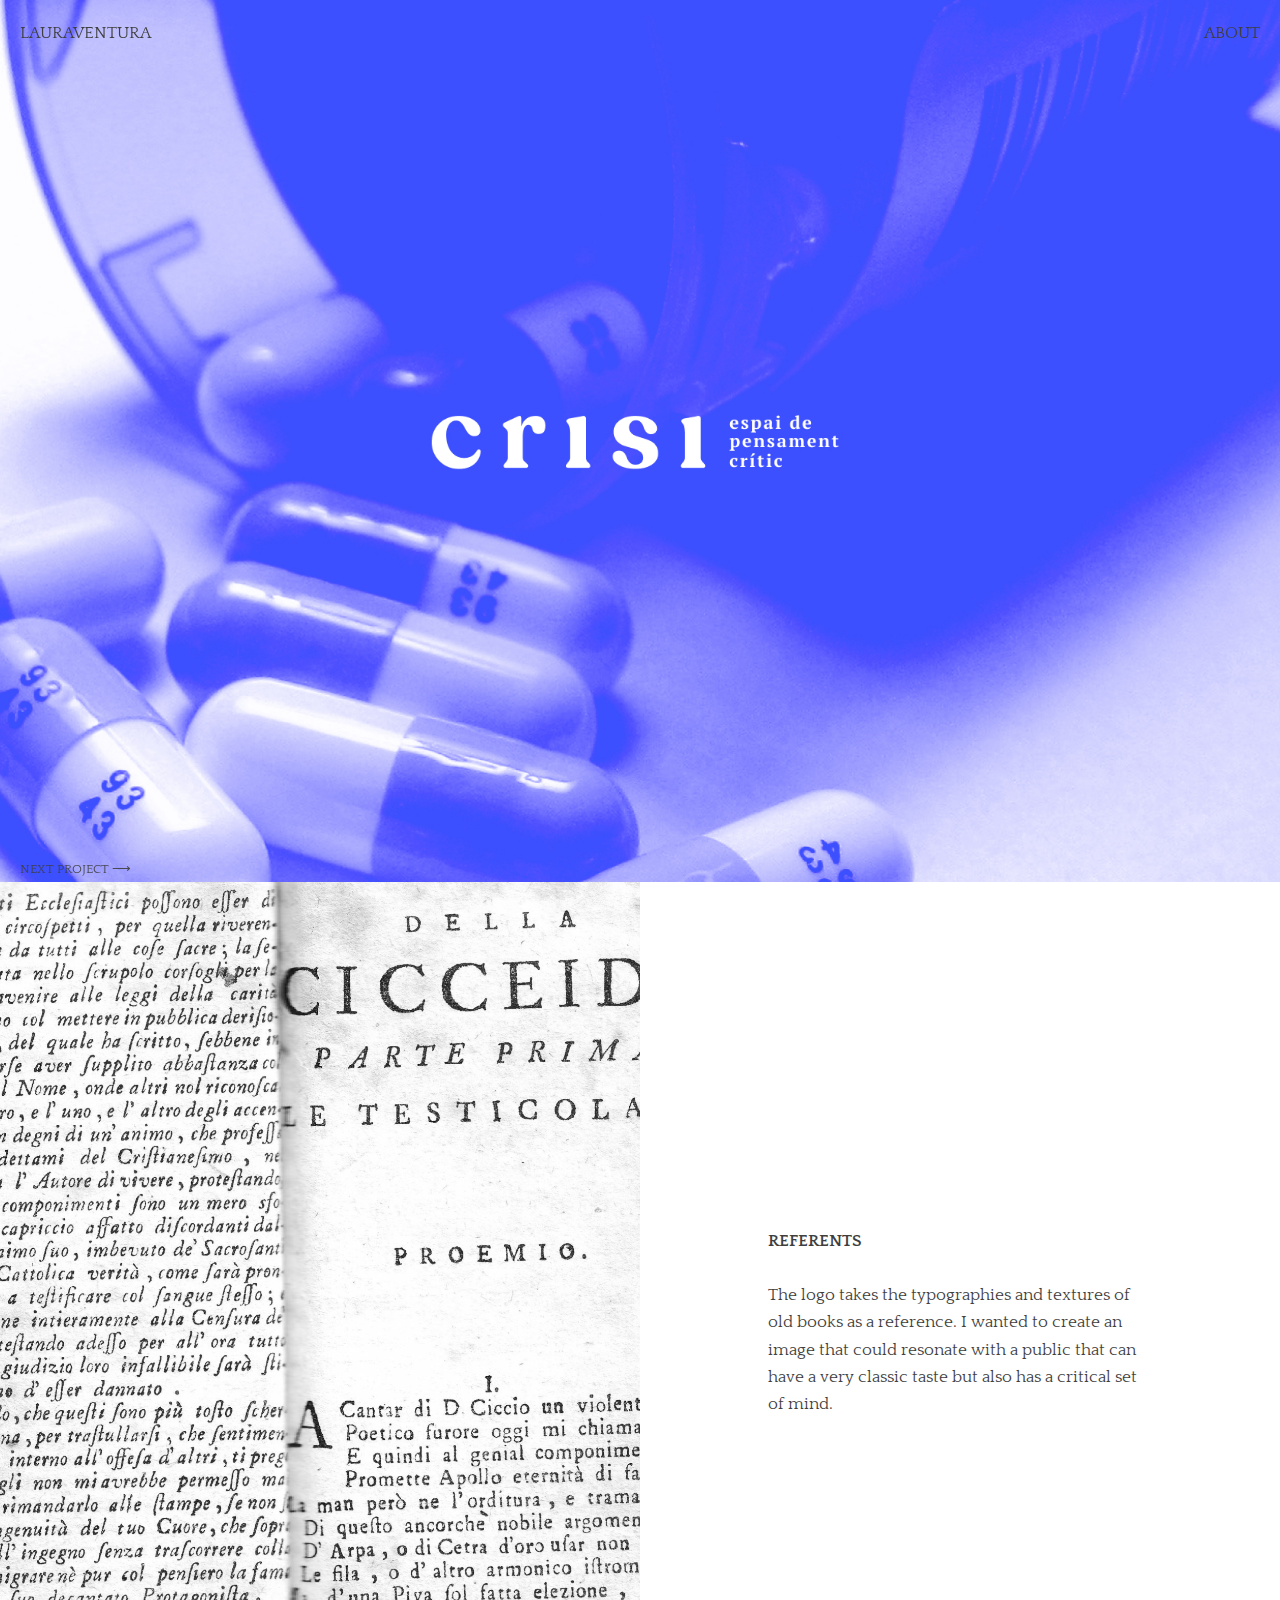
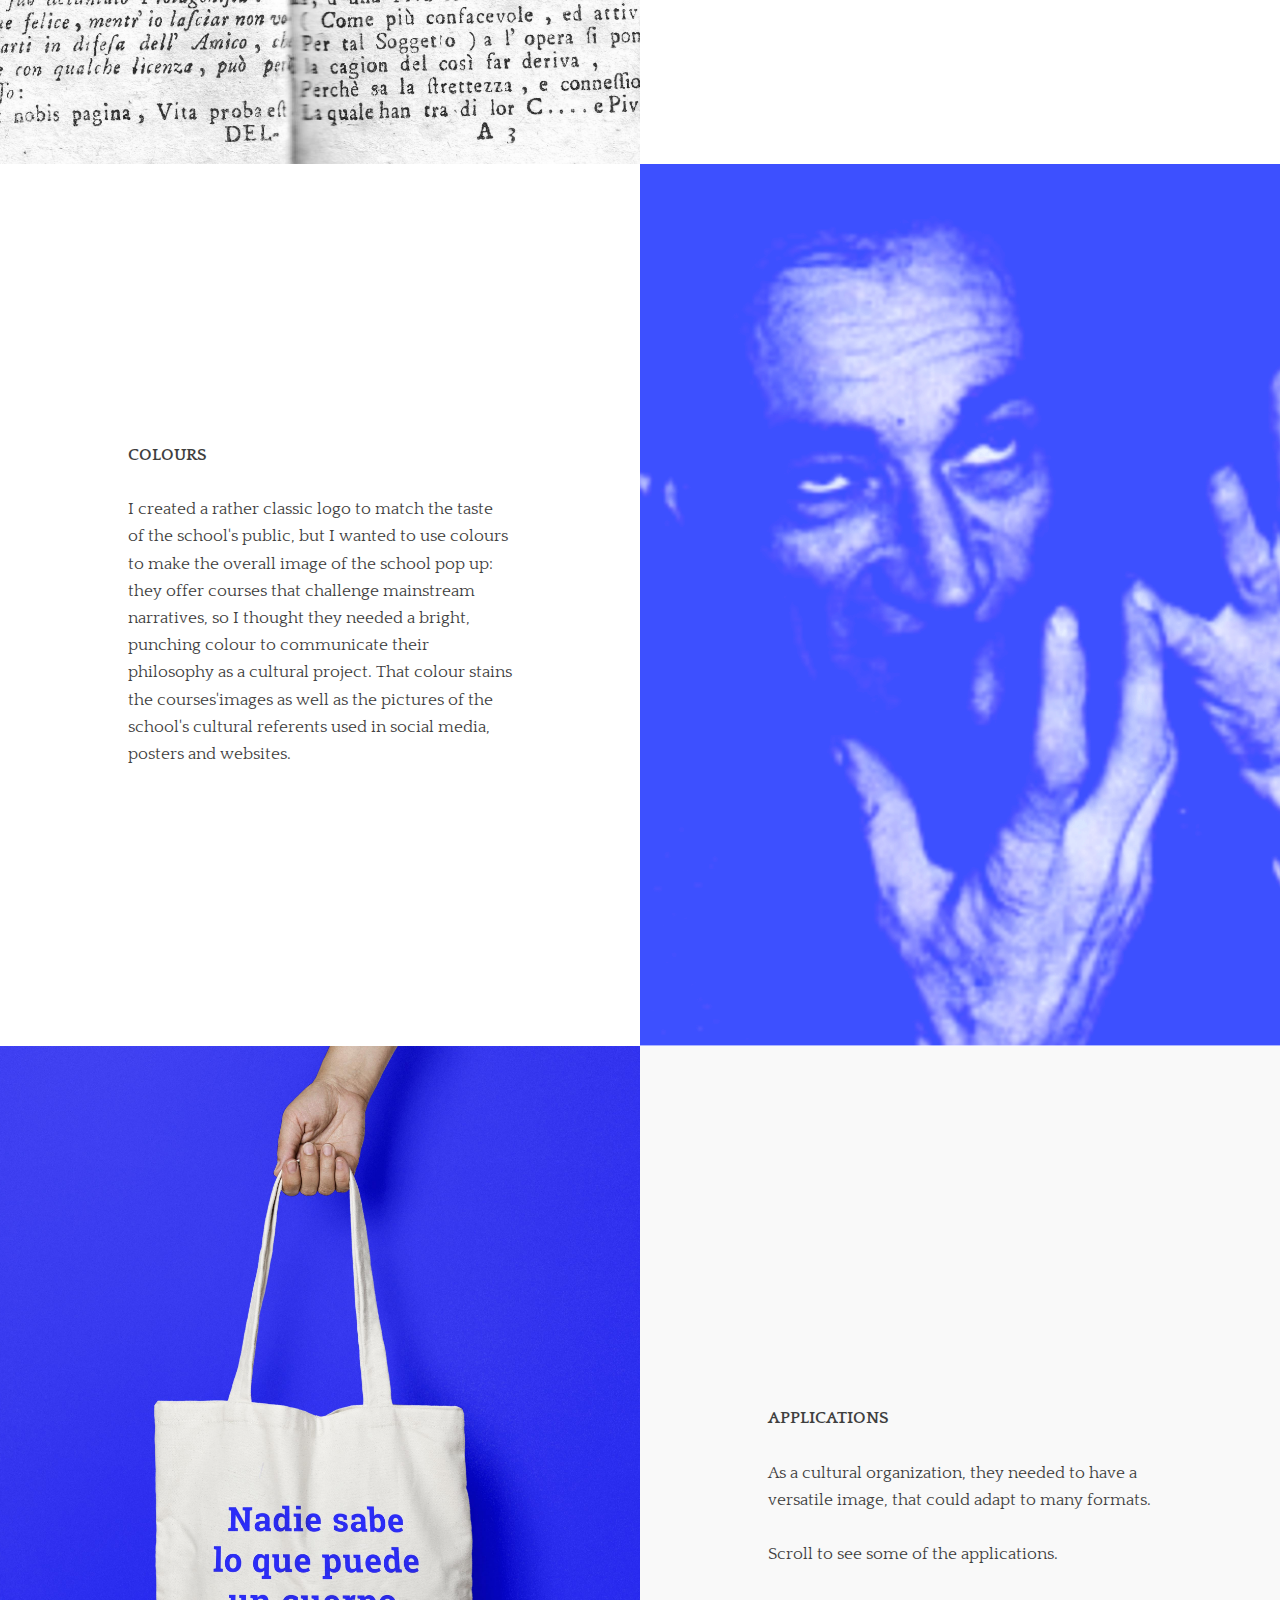
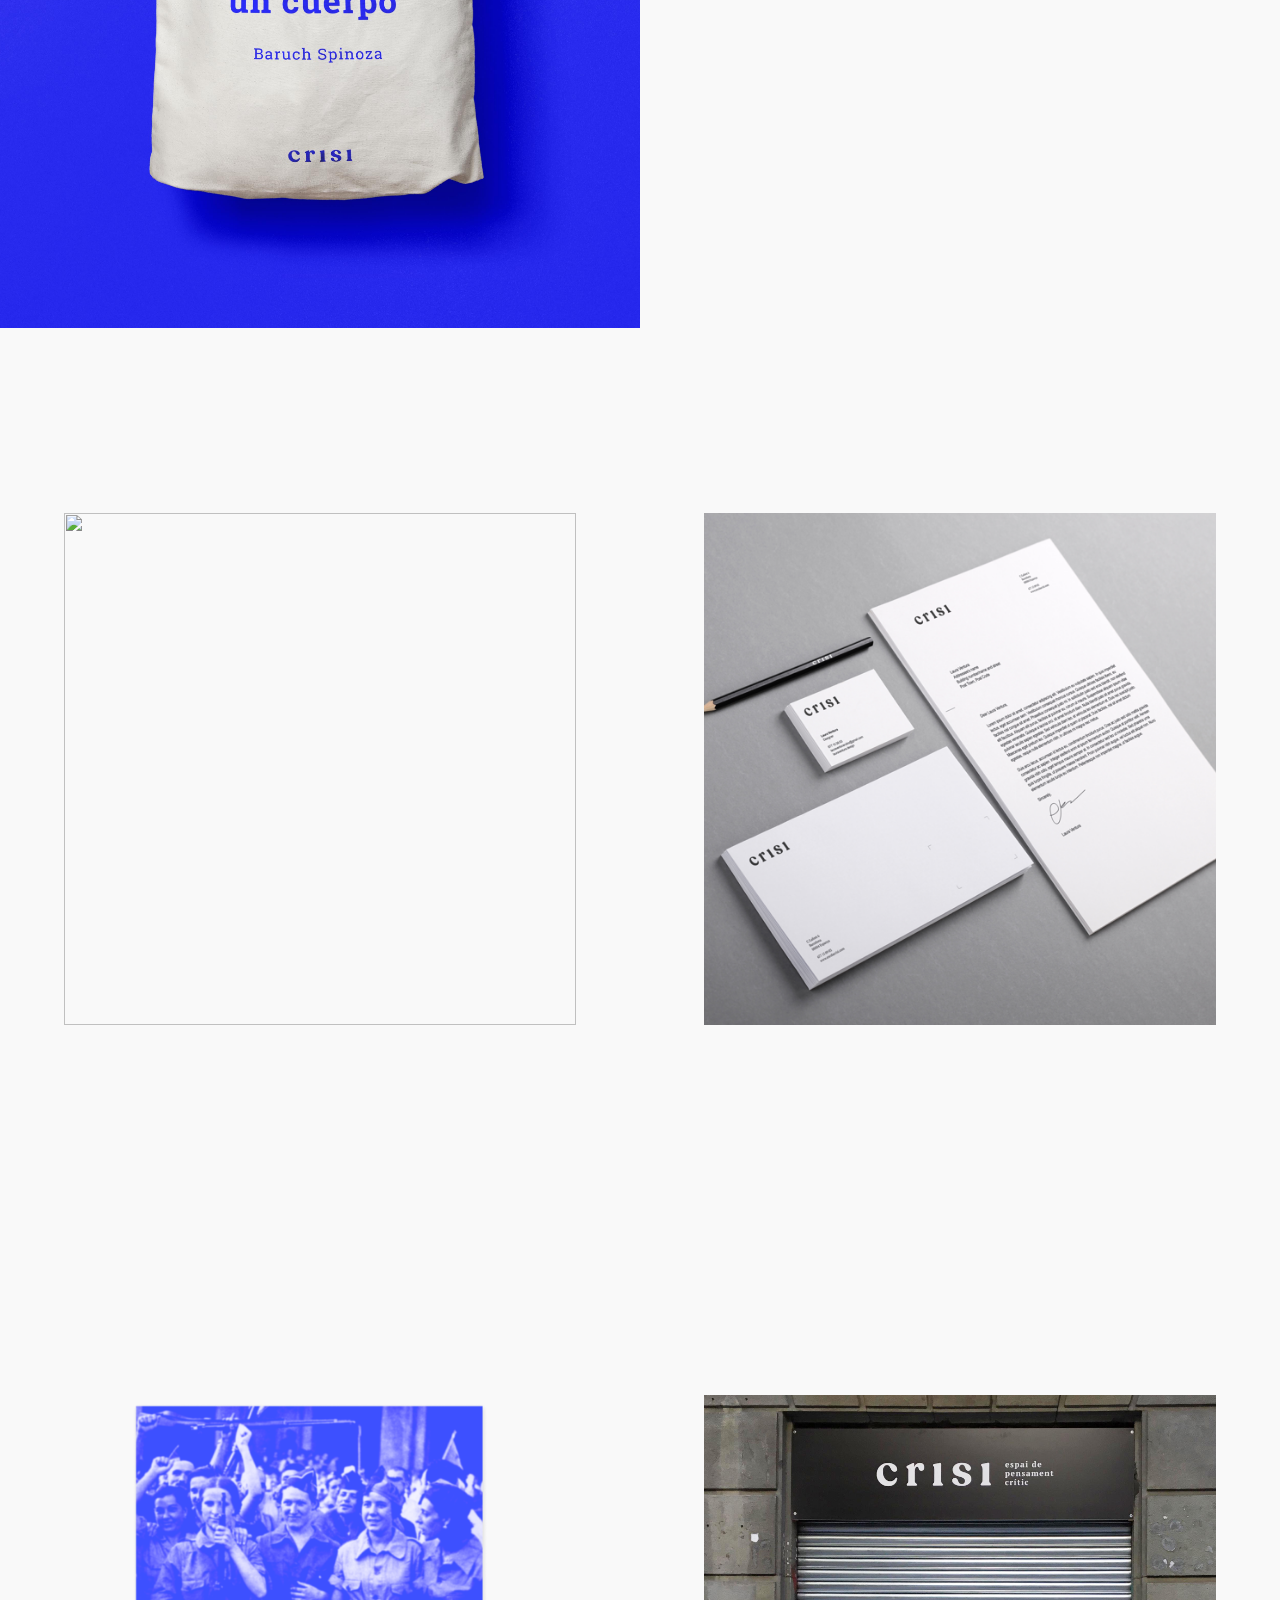
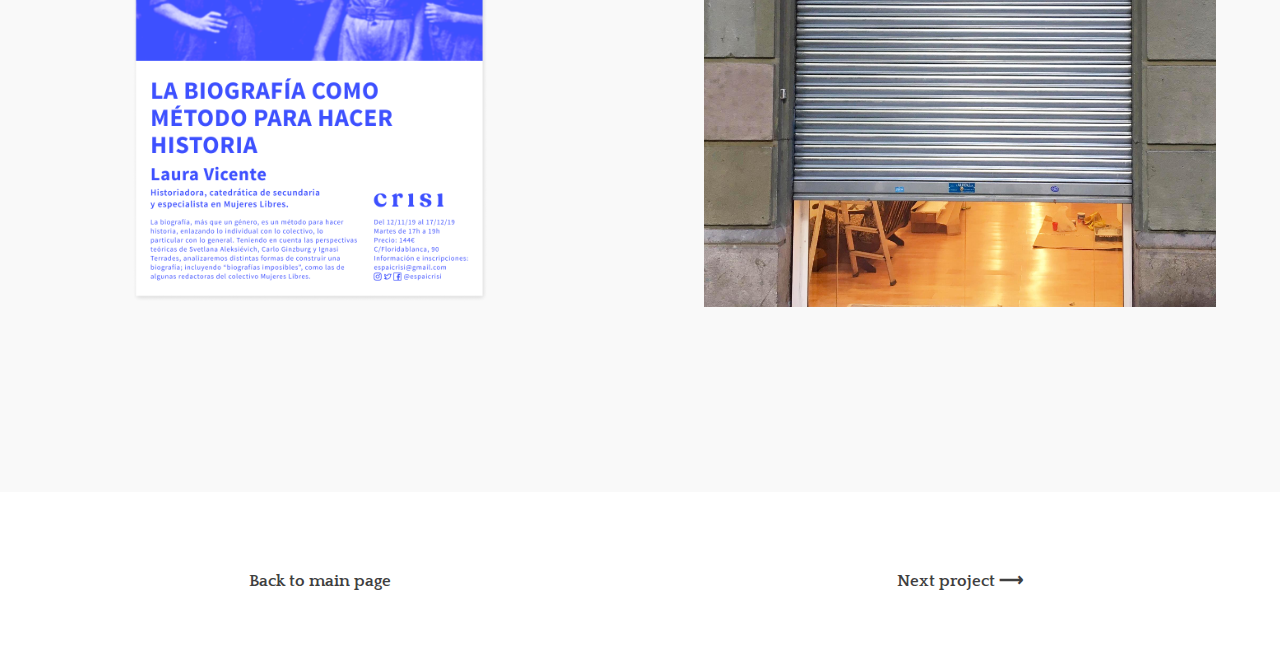
==== commit f2ae2ec6: "imgs_background" ====
--- a/crisi.html
+++ b/crisi.html
@@ -80,15 +80,9 @@
 
             <!--prototype-->
             <section class="seccio">
-                <div class="bloc groclar foto">
-                    <div class="imatge">
-                        <div class="aspect-ratio-square">
-                            <img src="img/crisi_referent.png"/>
-                        </div>
-                    </div>
-                </div>
-
-                <div class="bloc groclar">
+                <div class="bloc imatge crisi_referent"></div>
+
+                <div class="bloc blanc">
                     <div class="text paragraf">
                         <h2>REFERENTS<br><br></h2>
                         <p>The logo takes the typographies 
@@ -132,24 +126,12 @@
                     <!-- activat nomes per mbl -->
                     <a class="next" href="#colours">&#8609;</a>
                 </div>  
-                <div class="bloc blanc foto">
-                    <div class="imatge">
-                        <div class="aspect-ratio-square">
-                            <img src="img/crisi_colours.png"/>
-                        </div>
-                    </div>
-                </div>
+                <div class="bloc imatge crisi_colours"></div>
             </section>             
 
             <!--Persona-->
             <section class="seccio">
-                <div class="bloc gris foto">
-                    <div class="imatge">
-                        <div class="aspect-ratio-square">
-                            <img src="img/crisi_tote.jpg"/>
-                        </div>
-                    </div>
-                </div>
+                <div class="bloc imatge crisi_tote"></div>
                 <div class="bloc gris">
                         <div class="text paragraf">
                             <h2>APPLICATIONS<br><br></h2>
--- a/css/styles.css
+++ b/css/styles.css
@@ -192,6 +192,104 @@
     width: 70%;
 }
 
+.bloc.imatge.jiminy{
+    height: 100%;
+    position: relative;
+    background-image: url(../img/recaditos.jpg);
+    background-position: center; 
+    background-repeat: no-repeat; 
+    background-size: cover;
+}
+
+.bloc.imatge.jiminy_remember{
+    height: 100%;
+    position: relative;
+    background-image: url(../img/about_jiminy.png);
+    background-position: center; 
+    background-repeat: no-repeat; 
+    background-size: cover;
+}
+
+.bloc.imatge.mimu{
+    height: 100%;
+    position: relative;
+    background-image: url(../img/mimuportada.jpg);
+    background-position: center; 
+    background-repeat: no-repeat; 
+    background-size: cover;
+}
+
+.bloc.imatge.papua{
+    height: 100%;
+    position: relative;
+    background-image: url(../img/papuarombo.gif);
+    background-position: center; 
+    background-repeat: no-repeat; 
+    background-size: cover;
+}
+
+.bloc.imatge.crisi{
+    height: 100%;
+    position: relative;
+    background-image: url(../img/crisi.png);
+    background-position: center; 
+    background-repeat: no-repeat; 
+    background-size: cover;
+}
+
+.bloc.imatge.crisi_referent{
+    height: 100%;
+    position: relative;
+    background-image: url(../img/crisi_referent.png);
+    background-position: center; 
+    background-repeat: no-repeat; 
+    background-size: cover;
+}
+
+.bloc.imatge.crisi_colours{
+    height: 100%;
+    position: relative;
+    background-image: url(../img/crisi_colours.png);
+    background-position: center; 
+    background-repeat: no-repeat; 
+    background-size: cover;
+}
+
+.bloc.imatge.crisi_tote{
+    height: 100%;
+    position: relative;
+    background-image: url(../img/crisi_tote.jpg);
+    background-position: center; 
+    background-repeat: no-repeat; 
+    background-size: cover;
+}
+
+.bloc.imatge.crisi_gif{
+    height: 100%;
+    position: relative;
+    background-image: url(../img/newsletter.gif);
+    background-position: center; 
+    background-repeat: no-repeat; 
+    background-size: cover;
+}
+
+.bloc.imatge.crisi_docs{
+    height: 100%;
+    position: relative;
+    background-image: url(../img/crisi_docs.png);
+    background-position: center; 
+    background-repeat: no-repeat; 
+    background-size: cover;
+}
+
+.bloc.imatge.callme{
+    height: 100%;
+    position: relative;
+    background-image: url(../img/contact.png);
+    background-position: center; 
+    background-repeat: no-repeat; 
+    background-size: cover;
+}
 
 
 
@@ -295,7 +393,7 @@
 }
 
 .blanc{
-    background-color: #ffffff;
+    background-color: #FFFFFF;
 } 
 
 .fons_mindmap{
@@ -332,11 +430,11 @@
 }
 
 .groc{
-    background-color: rgb(255, 213, 97);
+    background-color: #FFD561;
 }
 
 .groclar{
-    background-color: rgb(255, 249, 233);
+    background-color: #FFF9E9;
 }
 
 .grocpersonamimu{
@@ -413,6 +511,12 @@
     }
 
 
+    .bloc.imatge{
+        order: 1;
+        width: 100%;
+    }
+
+    /*
     .bloc.foto{
         order: 1;
     }
@@ -420,7 +524,9 @@
     .imatge{
         max-width: 45vh;
     }
-        
+      
+    */
+
     #bottom_dr{
         display: none;
     }
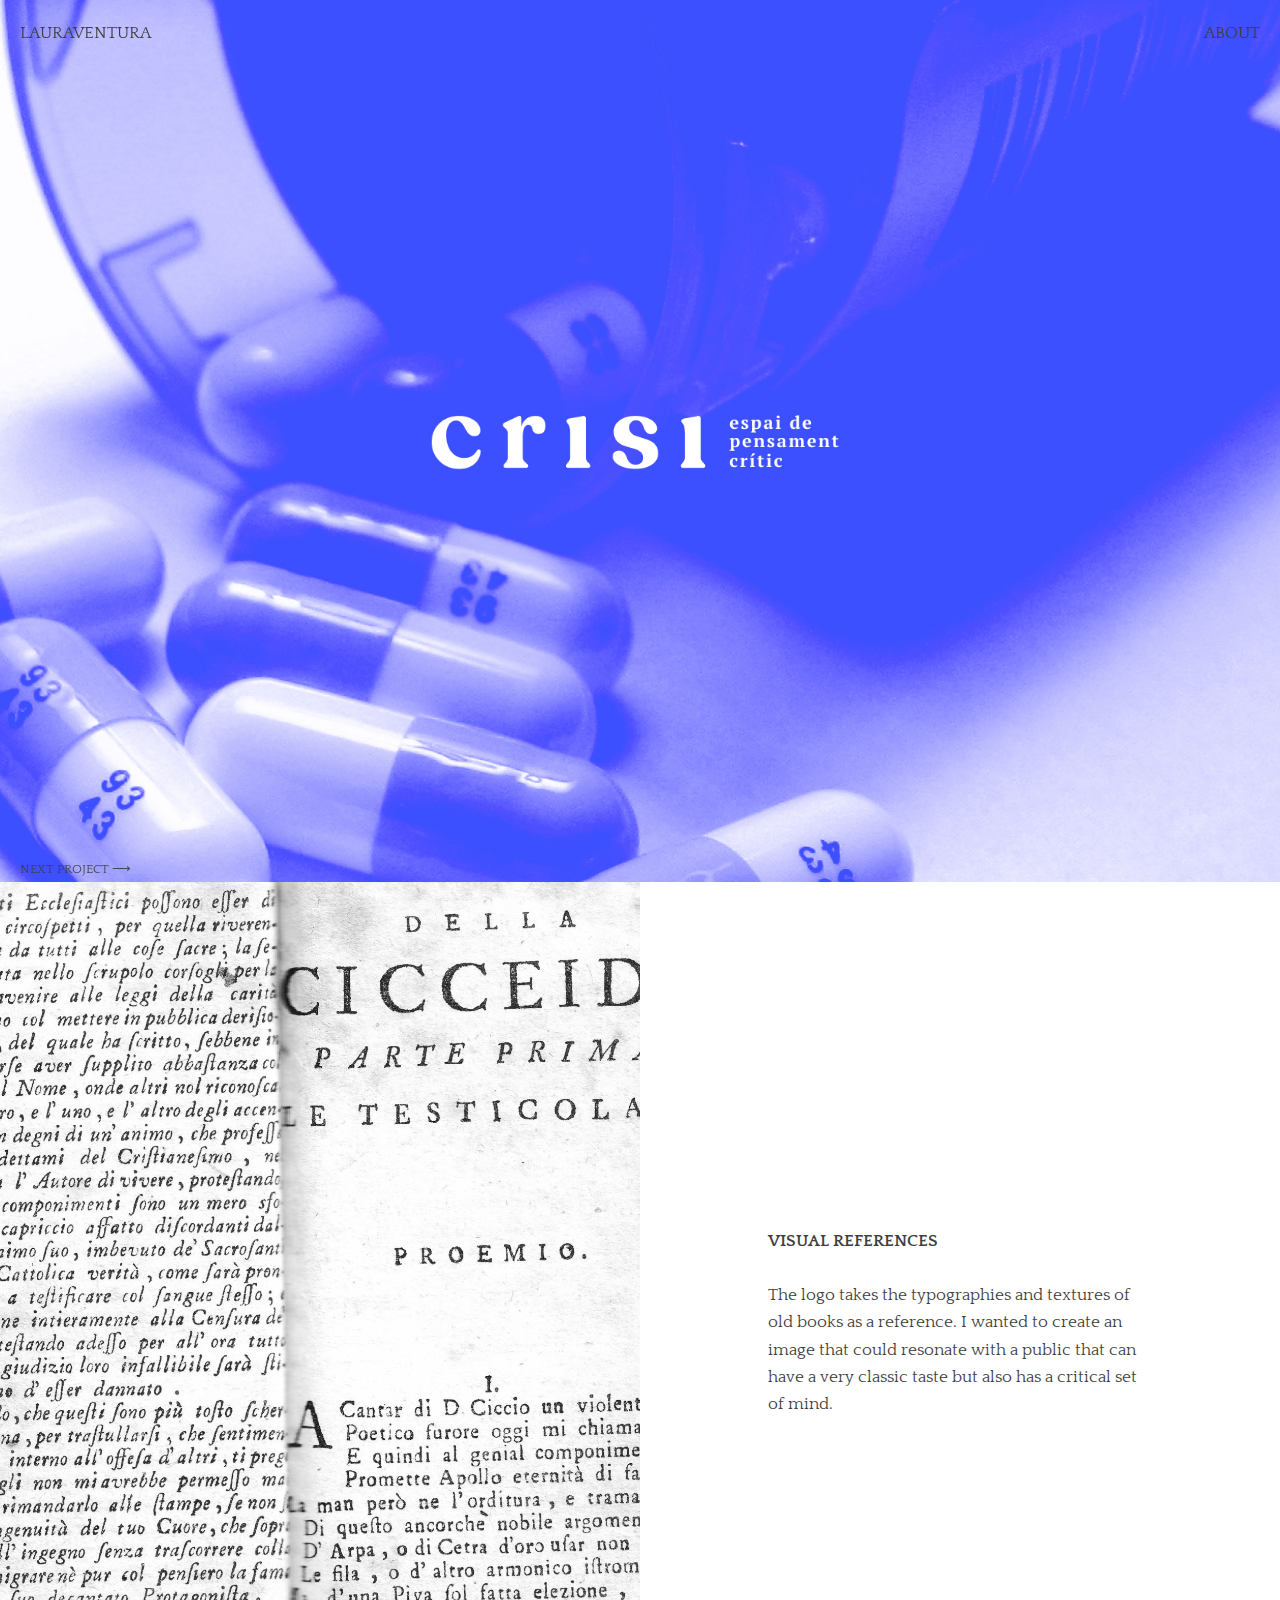
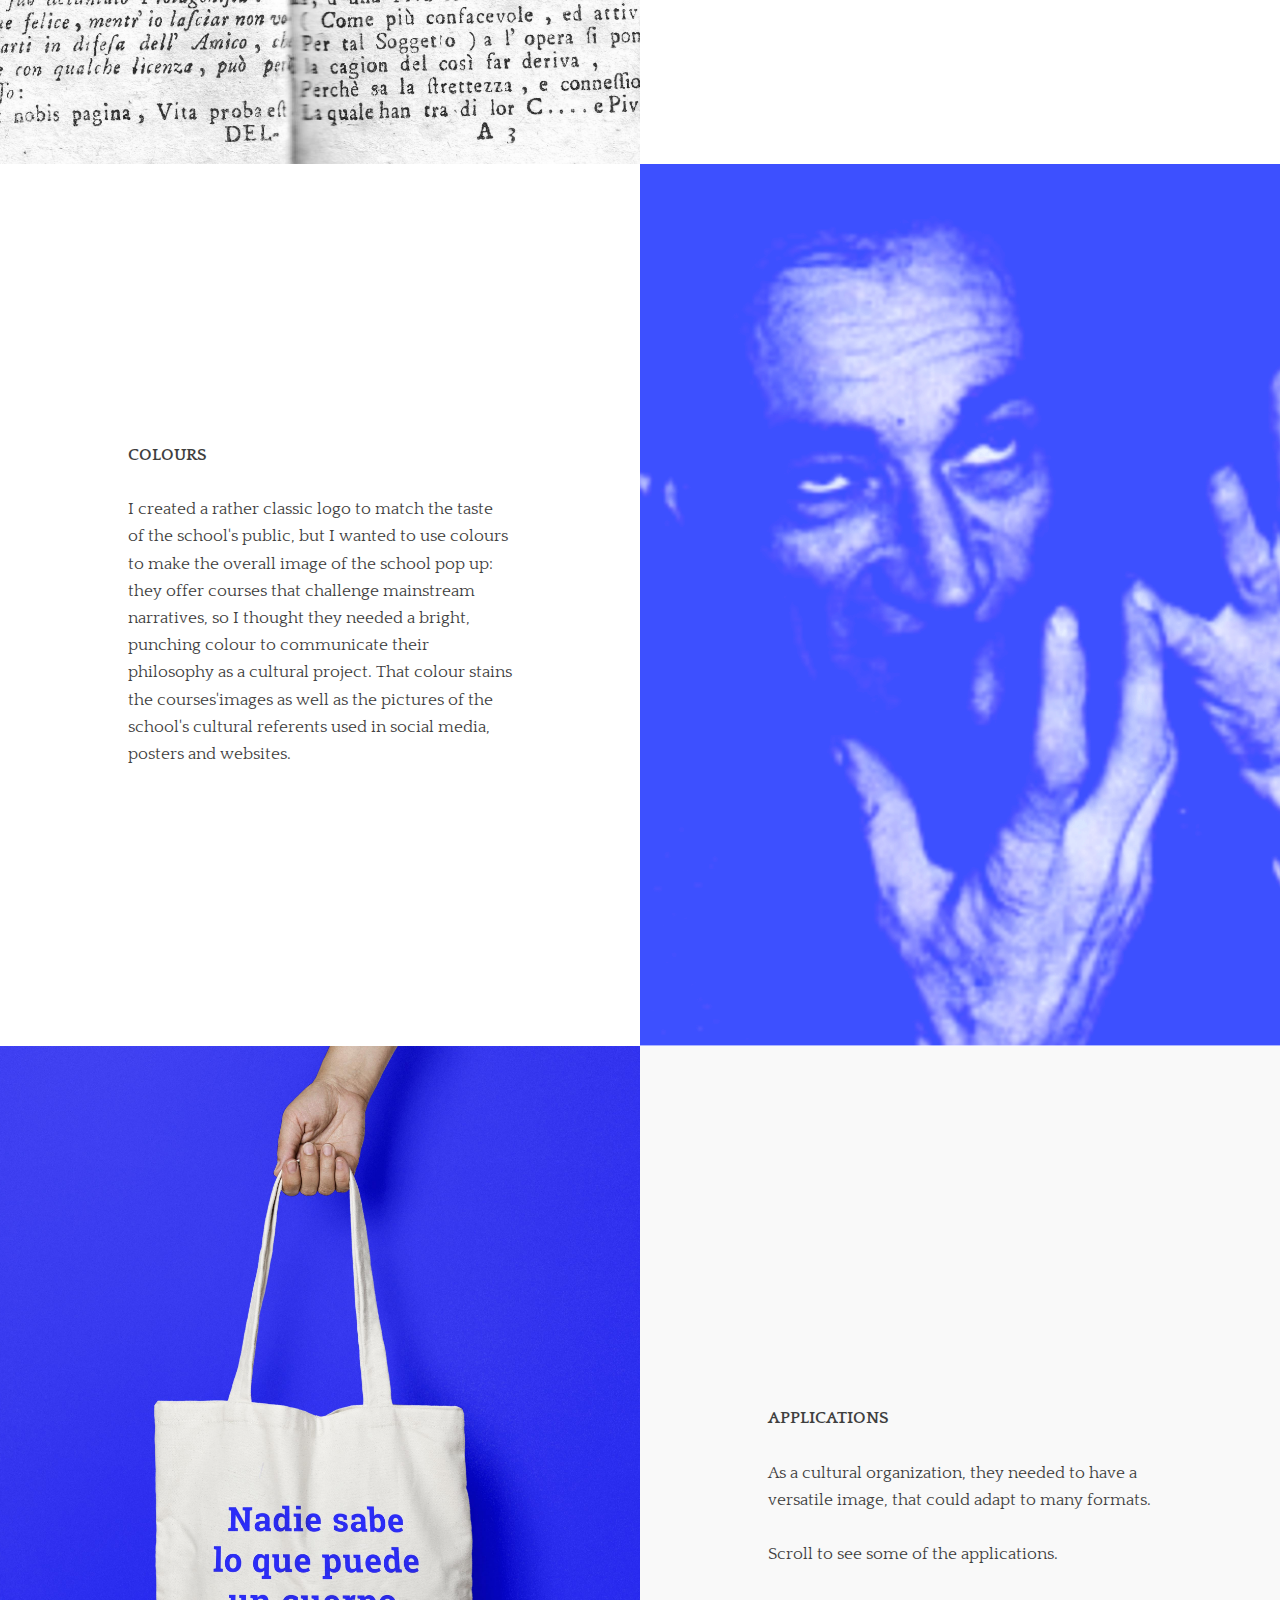
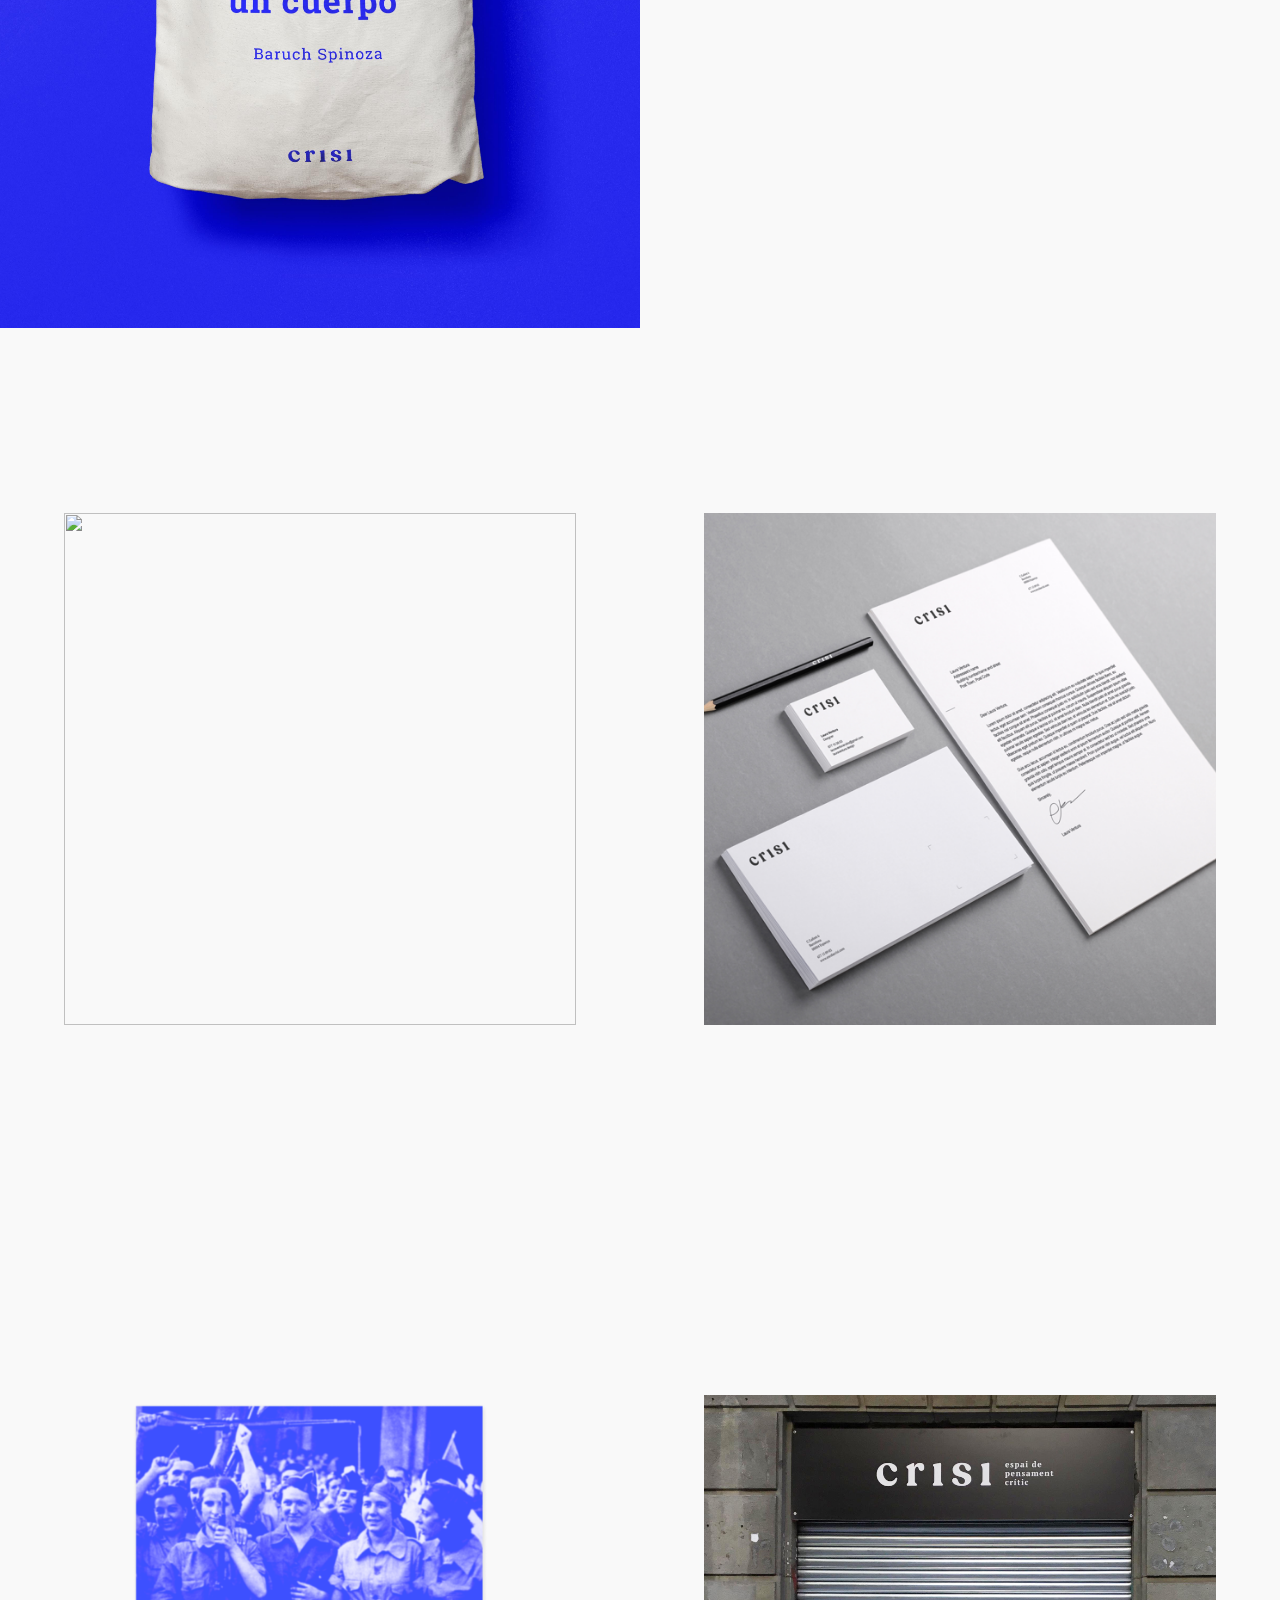
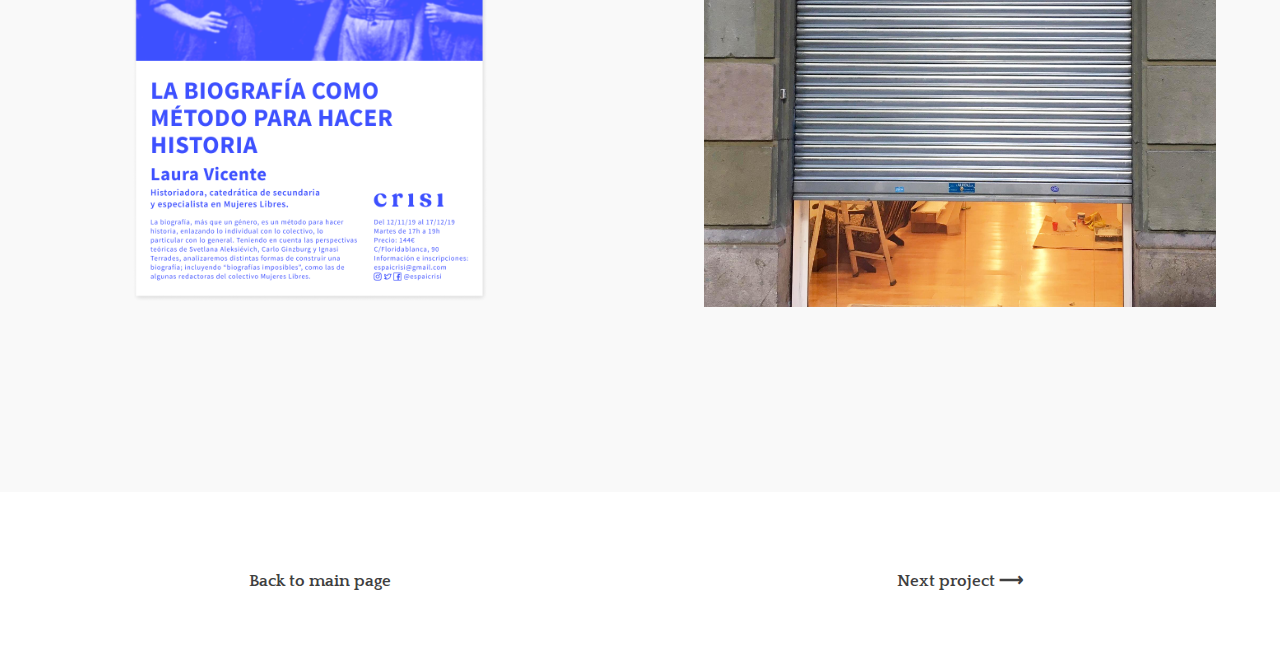
==== commit 60dddd4e: "Rebost" ====
--- a/crisi.html
+++ b/crisi.html
@@ -84,7 +84,7 @@
 
                 <div class="bloc blanc">
                     <div class="text paragraf">
-                        <h2>REFERENTS<br><br></h2>
+                        <h2>VISUAL REFERENCES<br><br></h2>
                         <p>The logo takes the typographies 
                             and textures of old books as a reference.
                             I wanted to create an image that could 
--- a/css/styles.css
+++ b/css/styles.css
@@ -156,6 +156,16 @@
 
 /* imatges */
 
+.img_portada.rebost{
+    width:100%;
+    height: 98vh;
+    background-image: url(../img/rebost_plantes.png);
+    background-position: center; 
+    background-repeat: no-repeat; 
+    background-size: cover;
+}
+
+
 .img_portada.mimu{
     width:100%;
     height: 98vh;
@@ -201,6 +211,60 @@
     background-size: cover;
 }
 
+.bloc.imatge.rebost{
+    height: 100%;
+    position: relative;
+    background-image: url(../img/rebost.png);
+    background-position: center; 
+    background-repeat: no-repeat; 
+    background-size: cover;
+}
+
+.bloc.imatge.rebost_fruites{
+    height: 100%;
+    position: relative;
+    background-image: url(../img/rebost_fruites.png);
+    background-position: center; 
+    background-repeat: no-repeat; 
+    background-size: cover;
+}
+
+.bloc.imatge.rebost_objectes{
+    height: 100%;
+    position: relative;
+    background-image: url(../img/rebost_objectes.png);
+    background-position: center; 
+    background-repeat: no-repeat; 
+    background-size: cover;
+}
+
+.bloc.imatge.rebost_flors{
+    height: 100%;
+    position: relative;
+    background-image: url(../img/rebost_flors.png);
+    background-position: center; 
+    background-repeat: no-repeat; 
+    background-size: cover;
+}
+
+.bloc.imatge.rebost_tipo{
+    height: 100%;
+    position: relative;
+    background-image: url(../img/rebost_tipo.png);
+    background-position: center; 
+    background-repeat: no-repeat; 
+    background-size: cover;
+}
+
+.bloc.imatge.rebost_layout{
+    height: 100%;
+    position: relative;
+    background-image: url(../img/rebost_layout.png);
+    background-position: center; 
+    background-repeat: no-repeat; 
+    background-size: cover;
+}
+
 .bloc.imatge.jiminy_remember{
     height: 100%;
     position: relative;
@@ -214,6 +278,15 @@
     height: 100%;
     position: relative;
     background-image: url(../img/mimuportada.jpg);
+    background-position: center; 
+    background-repeat: no-repeat; 
+    background-size: cover;
+}
+
+.bloc.imatge.mimu_persona{
+    height: 100%;
+    position: relative;
+    background-image: url(../img/personamimu.png);
     background-position: center; 
     background-repeat: no-repeat; 
     background-size: cover;
@@ -347,120 +420,48 @@
     transition: all 0.4s ease 0s;
 }
 
+.boto.hovergris:hover {
+    color: #ffffff !important;
+    background: rgb(53, 53, 53);
+    border-color: rgb(53, 53, 53) !important;
+    transition: all 0.4s ease 0s;
+}
+
 /* .fa .fab{
     margin-right: 40px; 
 }  */
 
 /* colors */
-.blau{
-    background-color: #2A74FF;
-}
-
-.blauabout{
-    background-color: #30EFEC;
-}
-
-.gris{
-    background-color: #F9F9F9;
-}
-
-.blauclar{
-    background-color: rgb(189, 205, 255);
-}
-
-.blausuperclar{
-    background-color: rgb(230, 246, 255);
-}
-
-.blaugriset{
-    background-color: #F9F9F9;
-}
-
-.blaujourney{
-    background-color: #699DFF;
-}
-
-.blaumvp{
-    background-color: #CADCFF;
-}
-
-.blauflow{
-    background-color: #F8FAFF;
-}
-
-.blaugrisfosc{
-    background-color: #607191;
-}
-
-.blanc{
-    background-color: #FFFFFF;
-} 
-
-.fons_mindmap{
-    background-color: #FBFBFB;
-}
-
-.turquesa{
-    background-color: #8ADEBF;
-} 
-
-.turquesa2{
-    background-color: #8BFFD7;
-}
-
-.vermell{
-    background-color: #F78079;
-}
-
-.vermellclar{
-    background-color: rgb(255, 231, 230);
-}
-
-.vermelltaronja{
-    background-color: #FFE1D3;
-    /*background-color: #FF5000;*/
-}
-
-.vermelltaronjafosc{
-    background-color: rgb(248, 144, 99);
-}
-
-.carn{
-    background-color: rgb(252, 241, 236);
-}
-
-.groc{
-    background-color: #FFD561;
-}
-
-.groclar{
-    background-color: #FFF9E9;
-}
-
-.grocpersonamimu{
-    background-color: #FFF6AE;
-}
-
-.taronja{
-    background-color: #FFC677;
-}
-
-.lila{
-    background-color: #095AF5;
-}
-
-.lilapapua{
-    background-color: #776EFF
-}
-
-.lilaclar{
-    background-color: rgb(255, 254, 200);
-}
-
-.negre{
-    background-color: #3A3A3A;
-}
-
+.blau{background-color: #2A74FF;}
+.blauabout{background-color: #30EFEC;}
+.gris{background-color: #F9F9F9;}
+.blauclar{background-color: rgb(189, 205, 255);}
+.blausuperclar{background-color: rgb(230, 246, 255);}
+.blaugriset{background-color: #F9F9F9;}
+.blaujourney{background-color: #699DFF;}
+.blaumvp{background-color: #CADCFF;}
+.blauflow{background-color: #F8FAFF;}
+.blaugrisfosc{background-color: #607191;}
+.blanc{background-color: #FFFFFF;} 
+.fons_mindmap{background-color: #FBFBFB;}
+.turquesa{background-color: #8ADEBF;} 
+.turquesa2{background-color: #8BFFD7;}
+.vermell{background-color: #F78079;}
+.vermellclar{background-color: rgb(255, 231, 230);}
+.vermelltaronja{background-color: #FFE1D3;/*background-color: #FF5000;*/}
+.vermelltaronjafosc{background-color: rgb(248, 144, 99);}
+.carn{background-color: rgb(252, 241, 236);}
+.groc{background-color: #FFD561;}
+.groclar{background-color: #FFF9E9;}
+.grocpersonamimu{background-color: #FFF6AE;}
+.taronja{background-color: #FFC677;}
+.lila{background-color: #095AF5;}
+.lilapapua{background-color: #776EFF}
+.lilaclar{background-color: rgb(255, 254, 200);}
+.negre{background-color: #3A3A3A;}
+
+.fonsgris1{background-color: #FAFAFA;}
+.fonsgris2{background-color: #F6F6F6;}
 
 
 
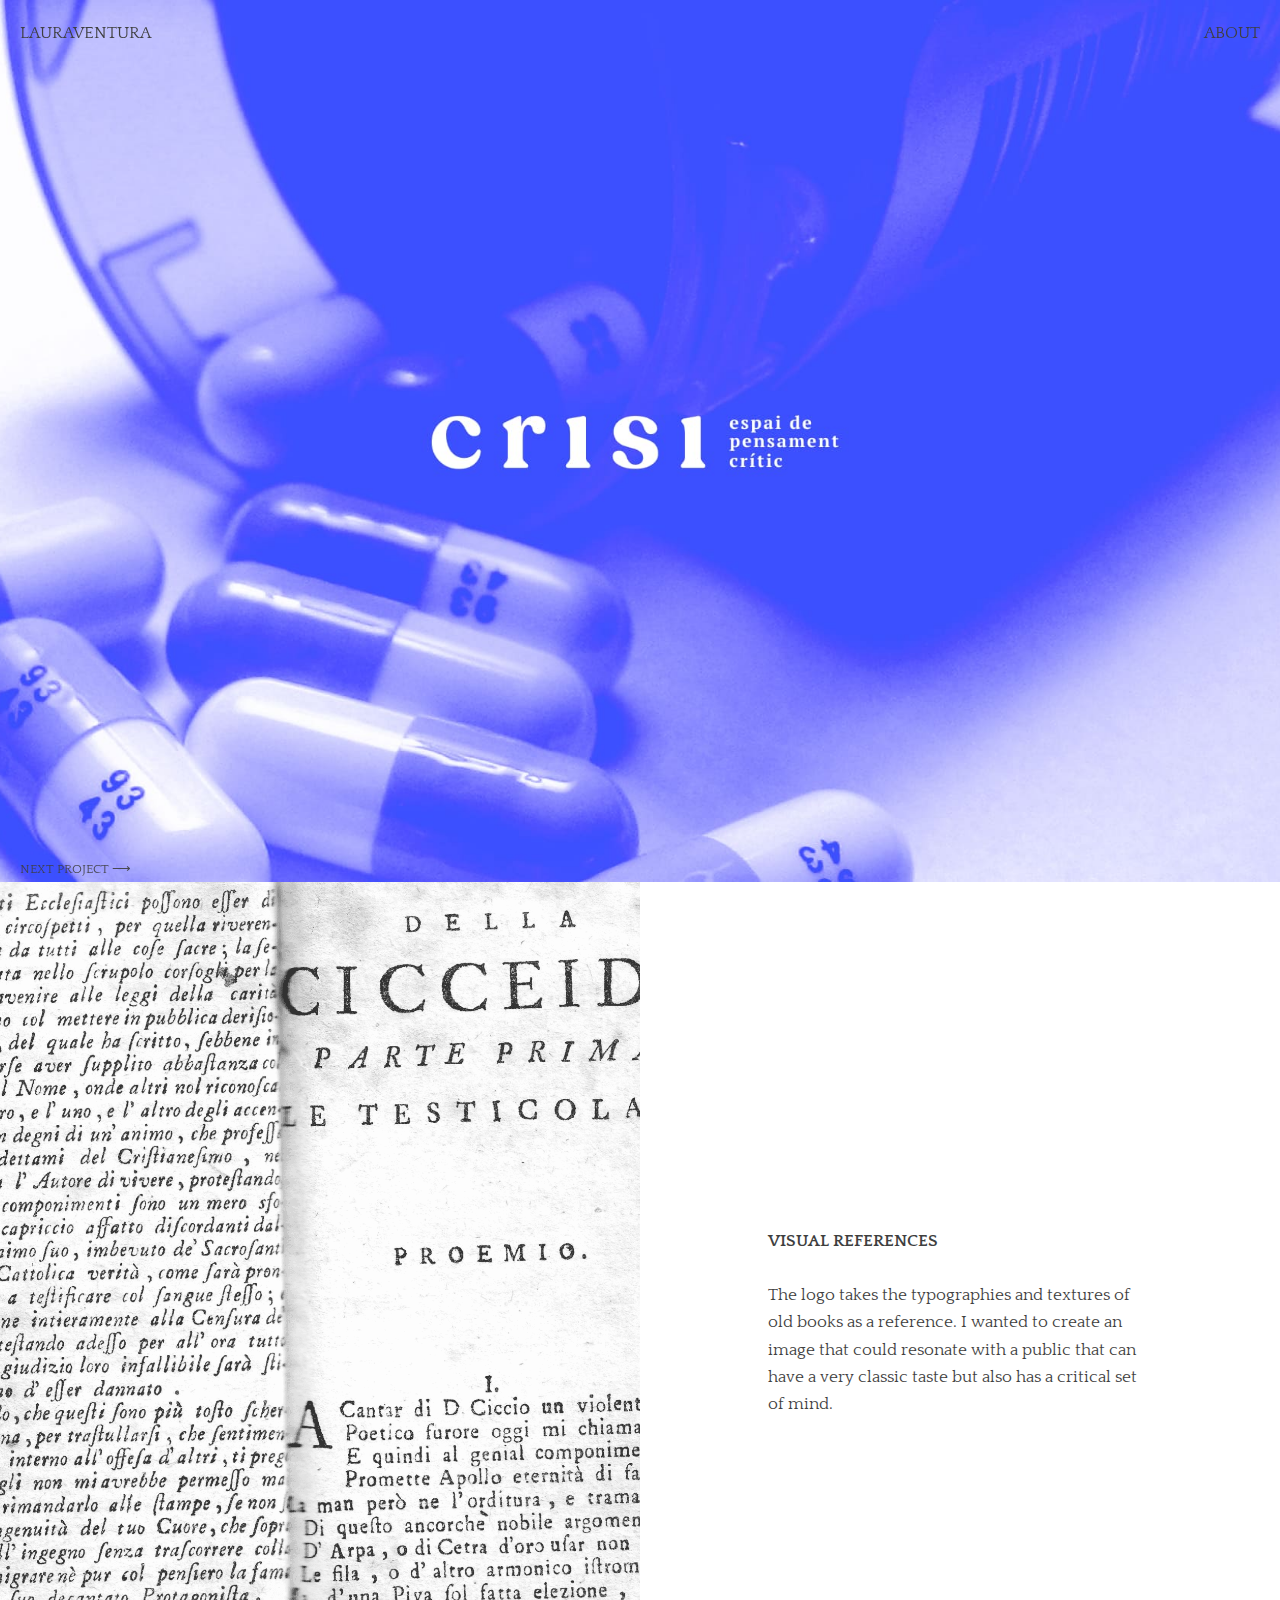
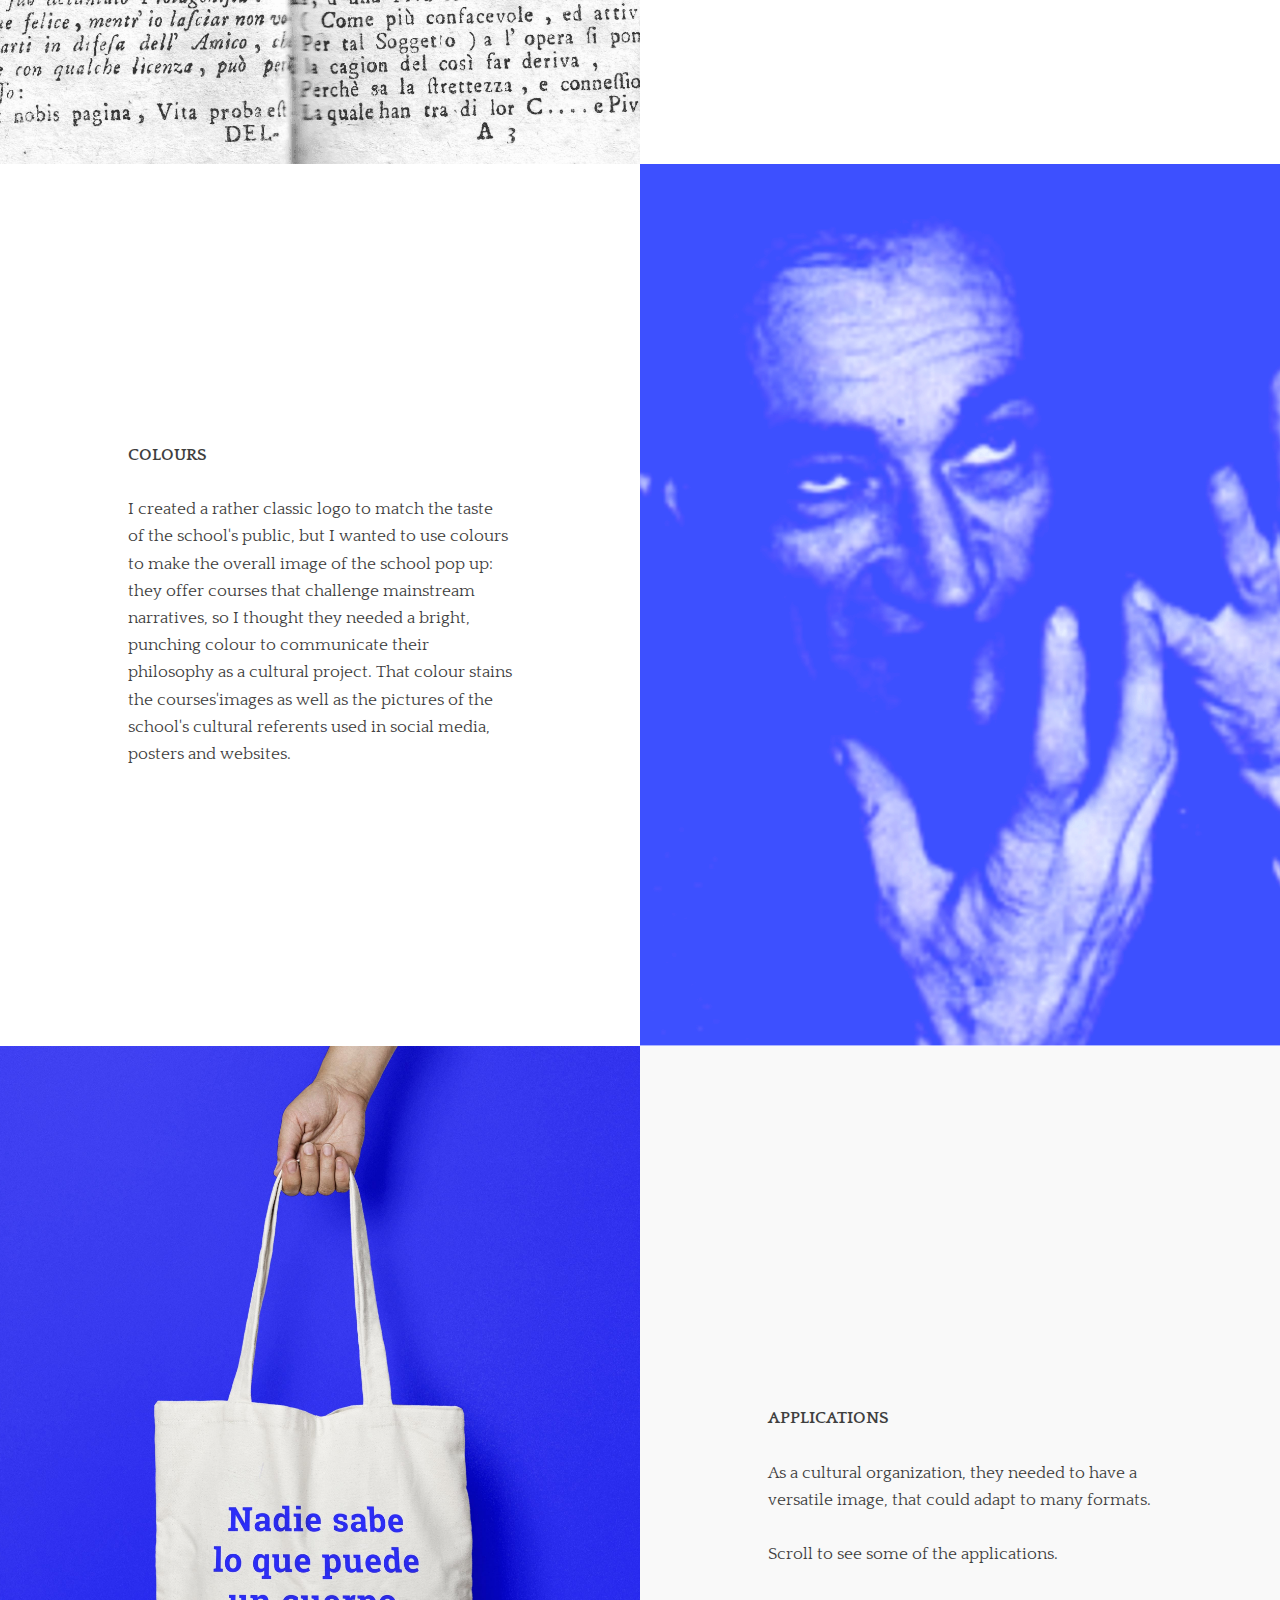
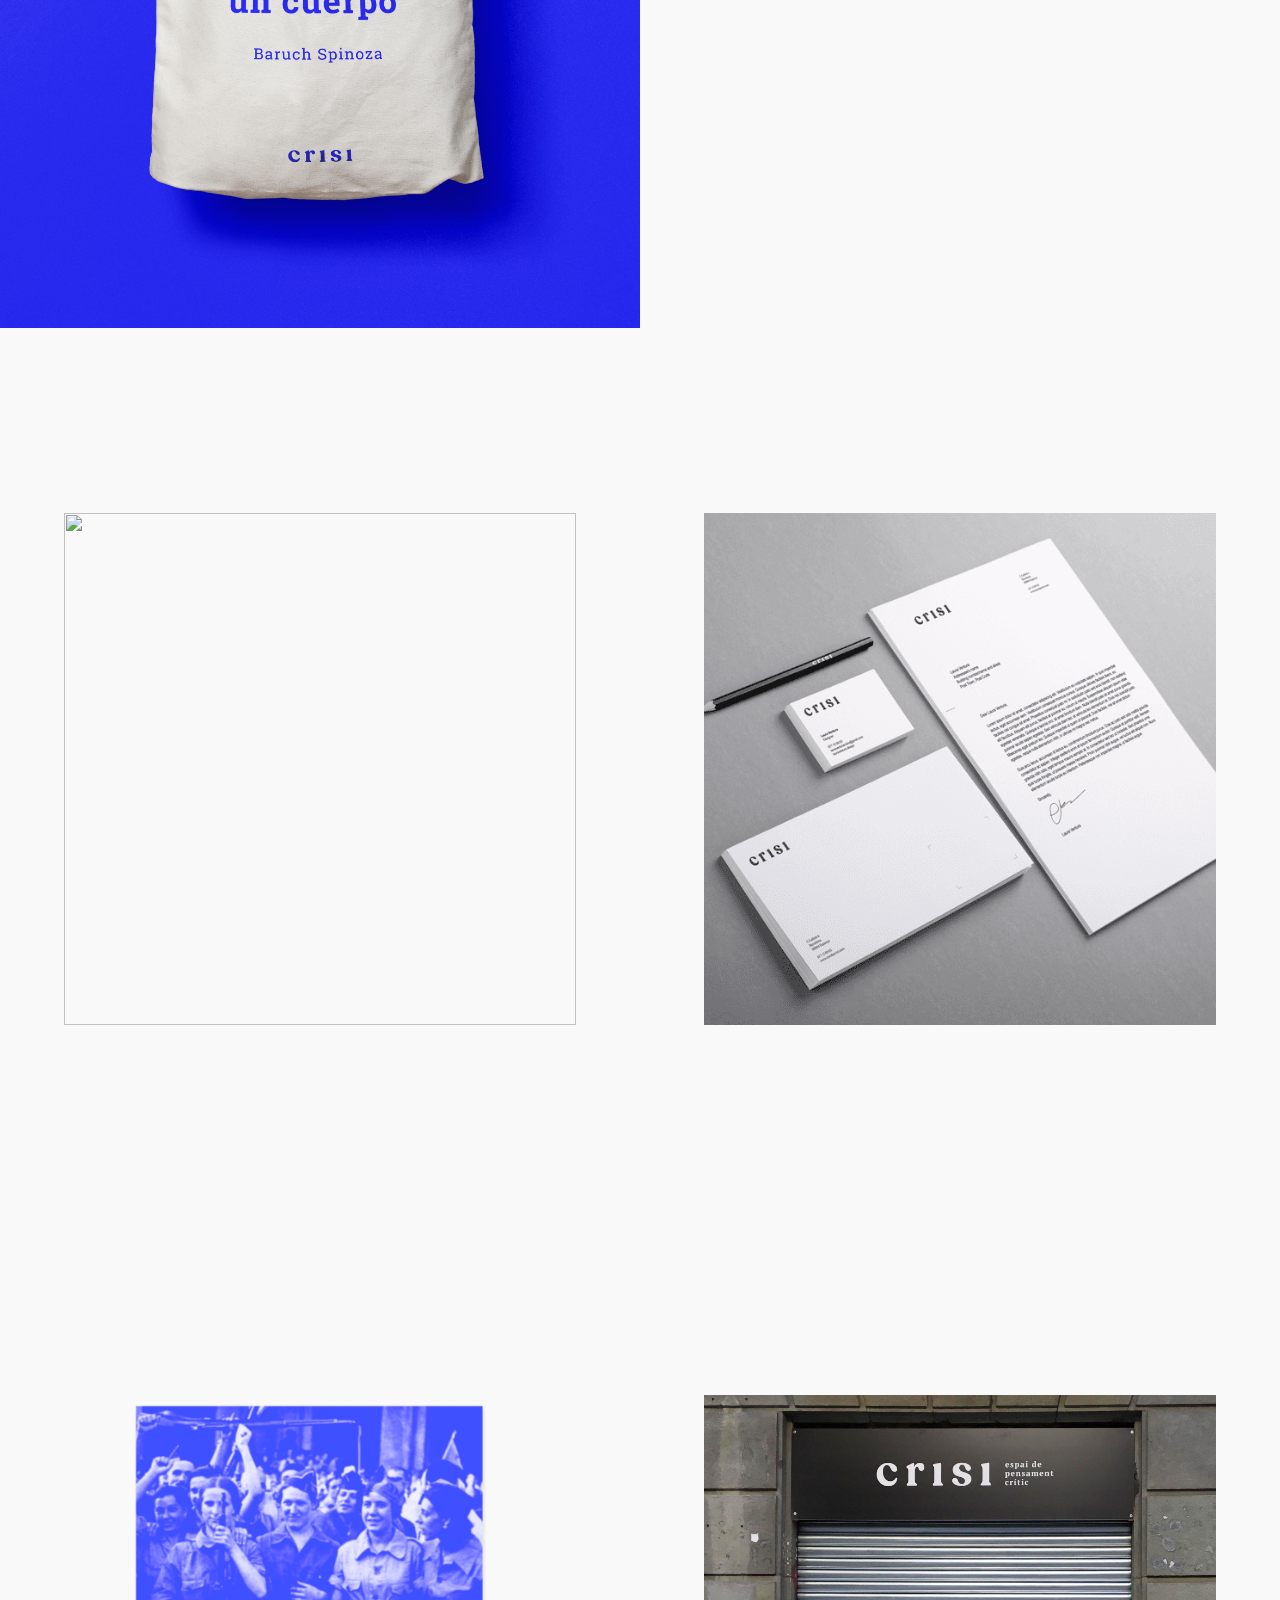
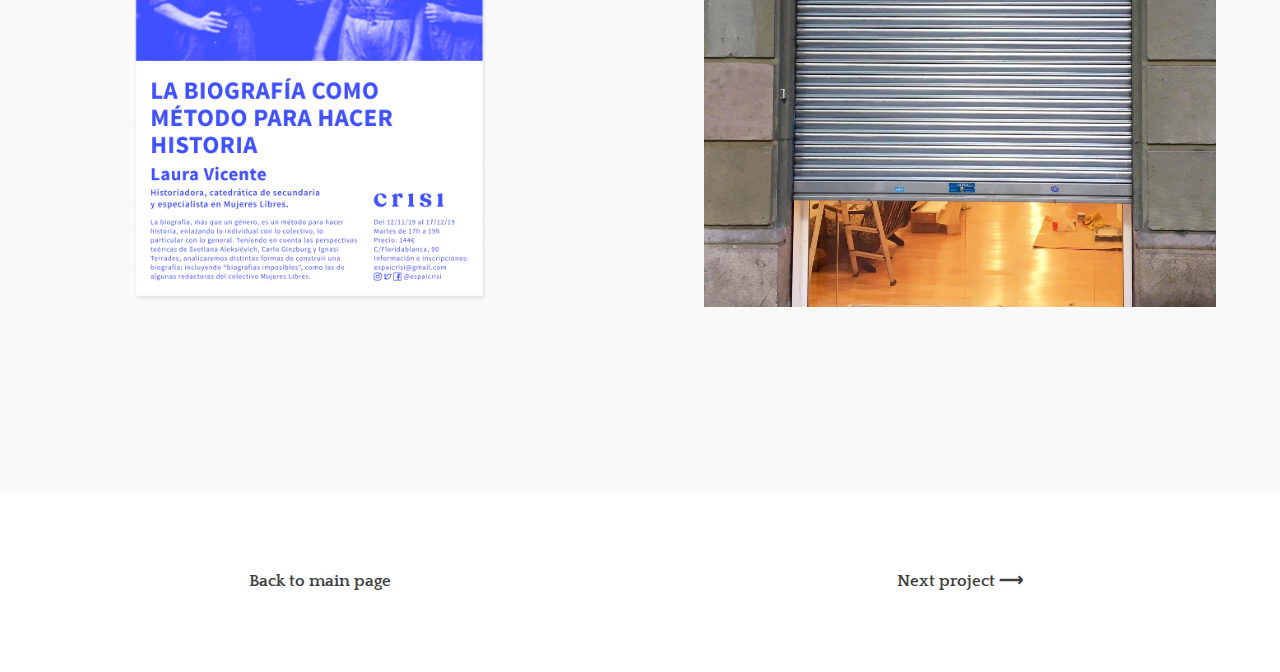
==== commit e4089ec1: "nav_correccio" ====
--- a/crisi.html
+++ b/crisi.html
@@ -204,7 +204,7 @@
                         </div>
                     <div class="bloc blanc">
                         <div class="text">
-                                <a href="papua.html"><h2>Next project &#10230;</h2></a>                   
+                                <a href="rebost.html"><h2>Next project &#10230;</h2></a>                   
                         </div>
                     </div>
 
--- a/css/styles.css
+++ b/css/styles.css
@@ -215,6 +215,15 @@
     height: 100%;
     position: relative;
     background-image: url(../img/rebost.png);
+    background-position: center; 
+    background-repeat: no-repeat; 
+    background-size: cover;
+}
+
+.bloc.imatge.rebost2{
+    height: 100%;
+    position: relative;
+    background-image: url(../img/portada_rebost.png);
     background-position: center; 
     background-repeat: no-repeat; 
     background-size: cover;
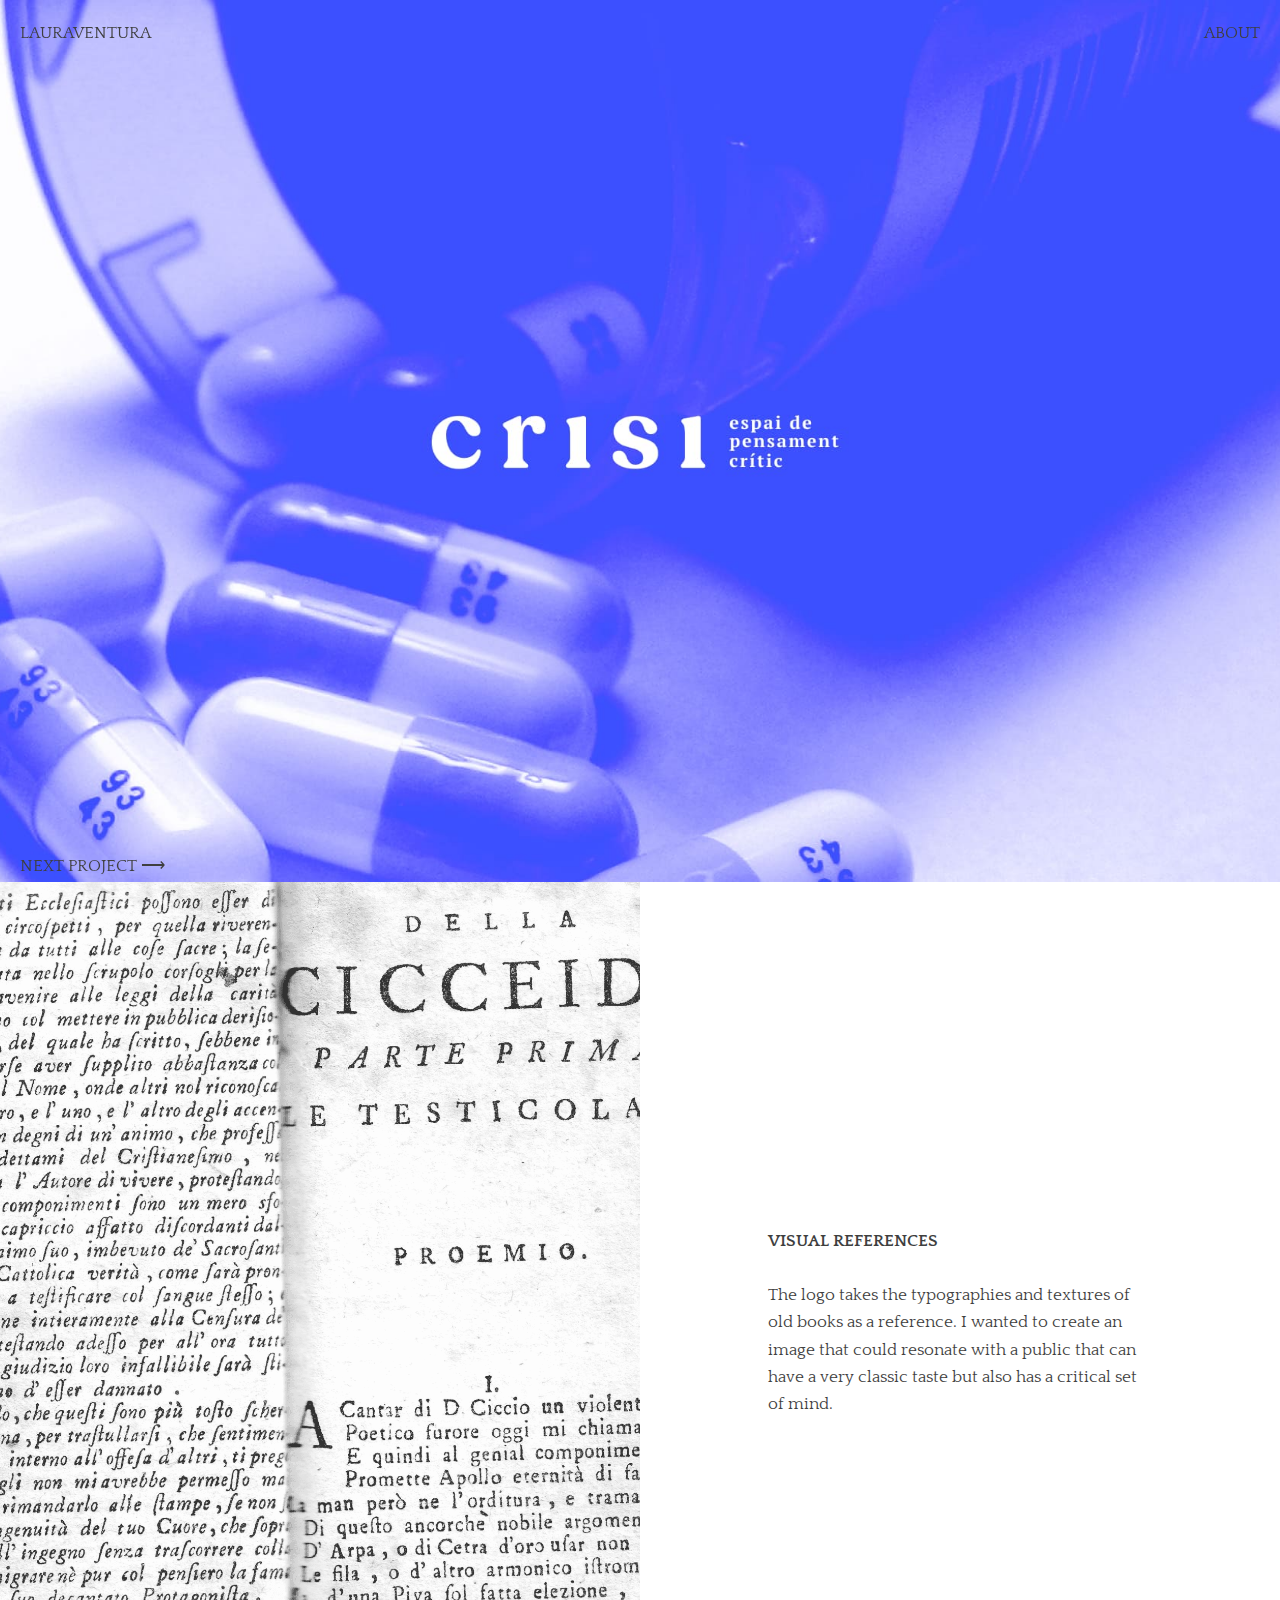
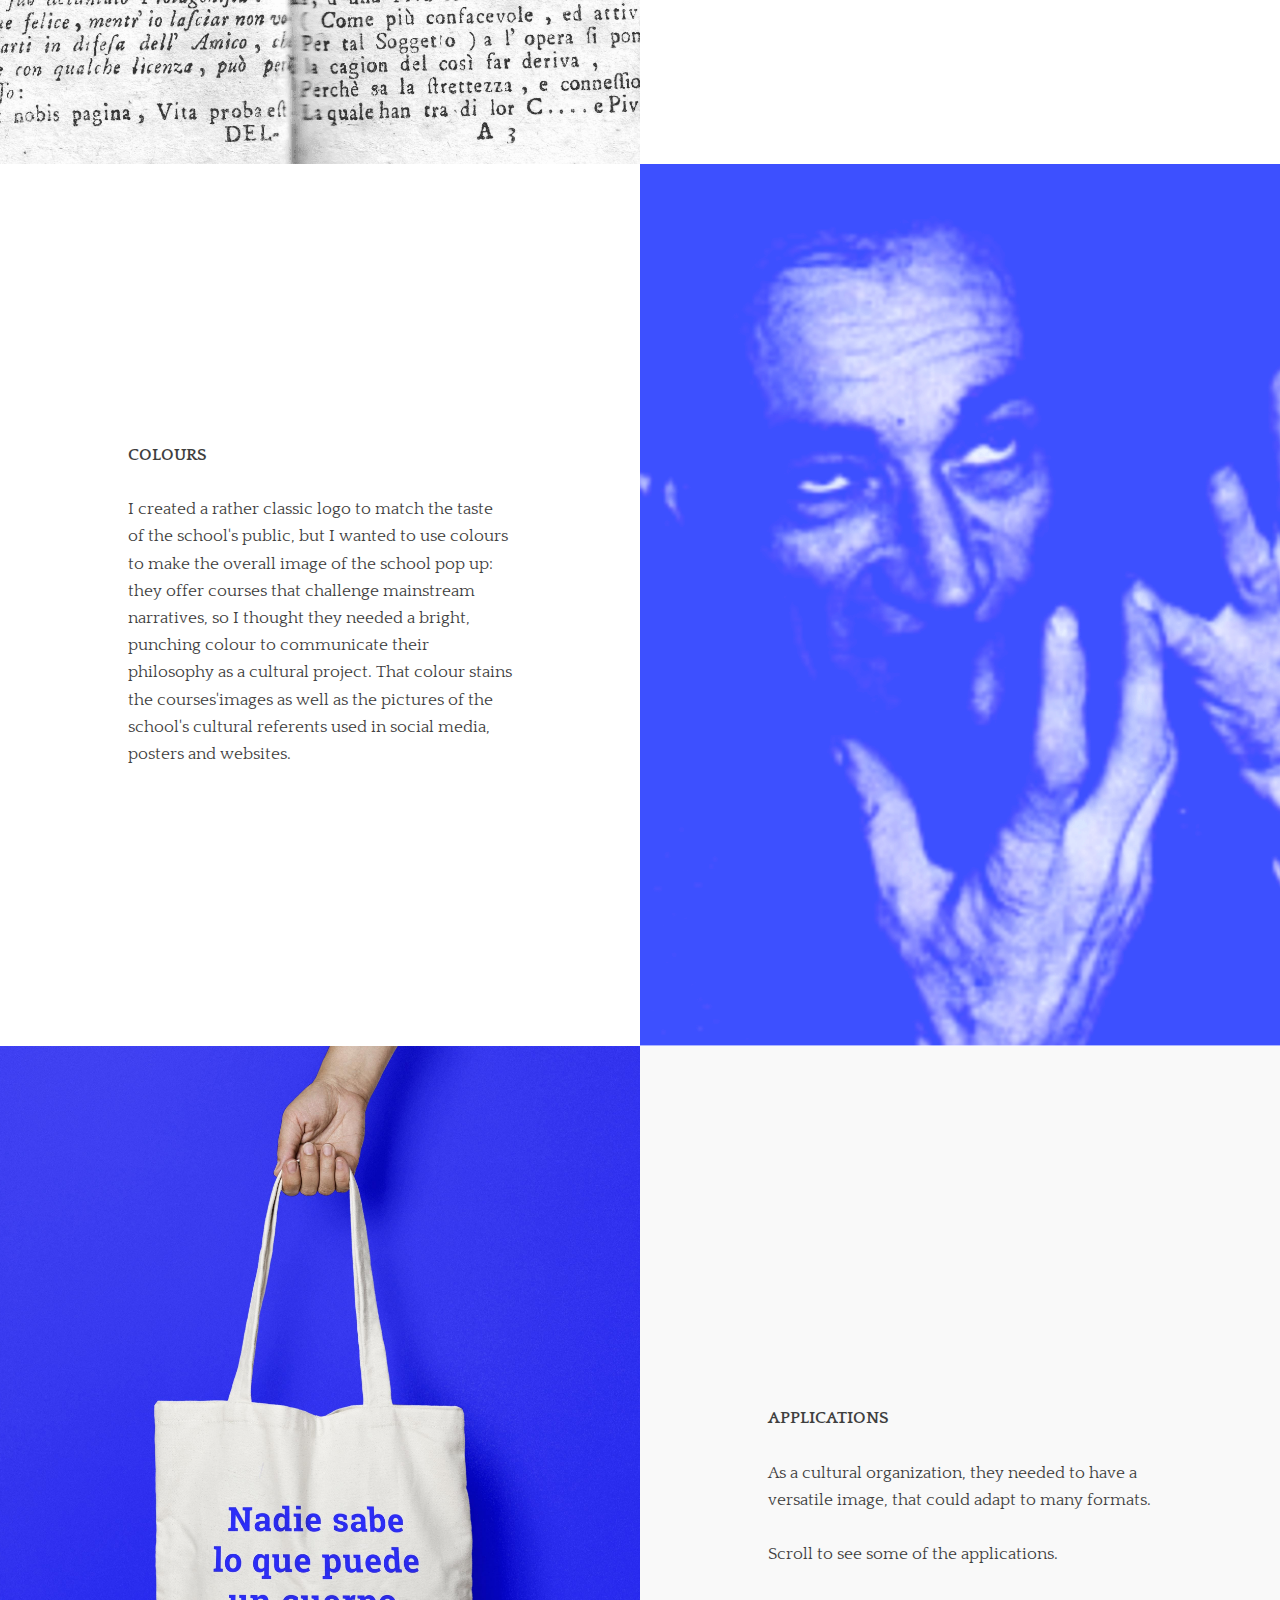
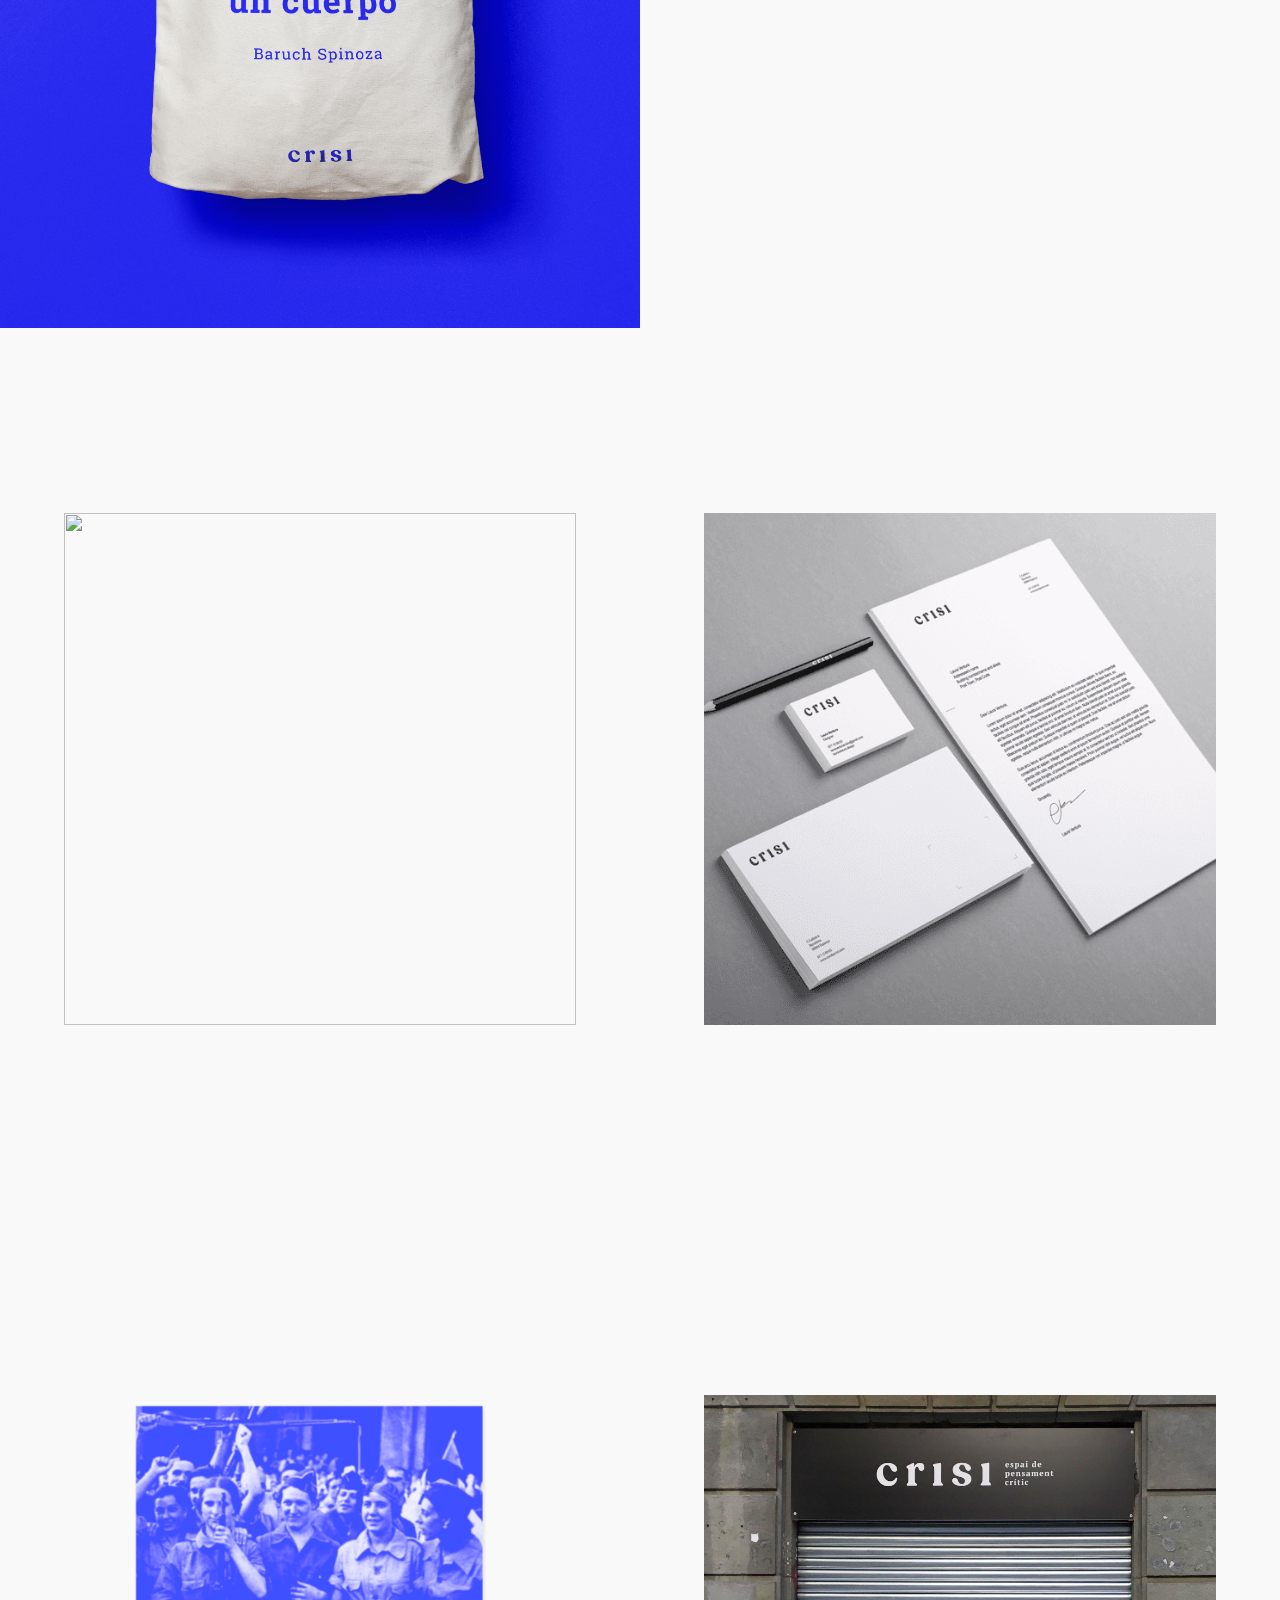
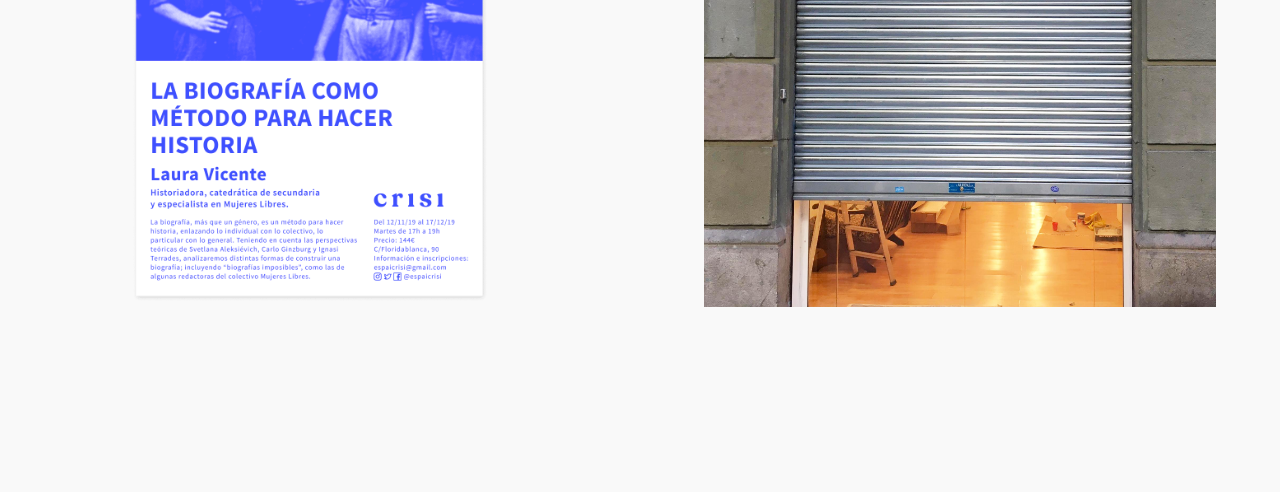
==== commit f3ea8d72: "navv" ====
--- a/crisi.html
+++ b/crisi.html
@@ -48,15 +48,16 @@
                         <li><a class="menu lv_nom" href="index.html">LAURAVENTURA</a></li>
                         <li><a class="menu top_dr" href="index.html#seccioabout">ABOUT</a></li>
                         <li><a class="menu bottom_dr-hidden" id="bottom_dr" href="#wrapper">BACK TO TOP &xrarr;</a></li>
+                        <li><a class="menu bottom_left" href="rebost.html">NEXT PROJECT &#10230;</a></li>
                 </ul>
 
-               <ul class="menu_projecte">
-                    <li id="menu-next"><a href="papua.html">NEXT PROJECT &#10230;</a></li>
-                  <!--      <li id="menu-research"><a href="#referents">Referents</a></li>
+               <!-- <ul class="menu_projecte">
+                    <li id="menu-next"><a href="rebost.html">NEXT PROJECT &#10230;</a></li>
+                       <li id="menu-research"><a href="#referents">Referents</a></li>
                         <li id="menu-ixd"><a href="#colours">Colours</a></li>
                         <li id="menu-ui"><a href="#applications">Applications</a></li>
-                        <li id="menu-prototip"><a href="#prototype">Prototype</a></li>   -->
-                </ul>
+                        <li id="menu-prototip"><a href="#prototype">Prototype</a></li>   
+                </ul>-->
             </nav>
         </header>
 
@@ -195,7 +196,7 @@
            
     
 
-            <!--Next/previous project-->
+            <!--Next/previous project
             <section class="seccio" id="links">
                     <div class="bloc blanc">
                             <div class="text">
@@ -208,7 +209,7 @@
                         </div>
                     </div>
 
-                </section> 
+                </section> -->
             
             
         </main>
--- a/css/styles.css
+++ b/css/styles.css
@@ -43,7 +43,7 @@
 .menu_projecte{
     position: fixed;
     z-index: 2;
-    bottom: 20px;
+    bottom: 60px;
     left: 20px;  
     font-size: 13px;
     opacity: 0.9;
@@ -97,10 +97,15 @@
     right: 20px;
 }
 
+.bottom_left{
+    BOTTOM:20px;
+    left: 20px;
+}
+
 #bottom_dr{
     transform: rotate(-90deg);
-    bottom: 70px;
-    right: -30px;
+    bottom: 80px;
+    right: -35px;
     opacity: 1;
     transition: all 0.5s ease-in-out;
 
